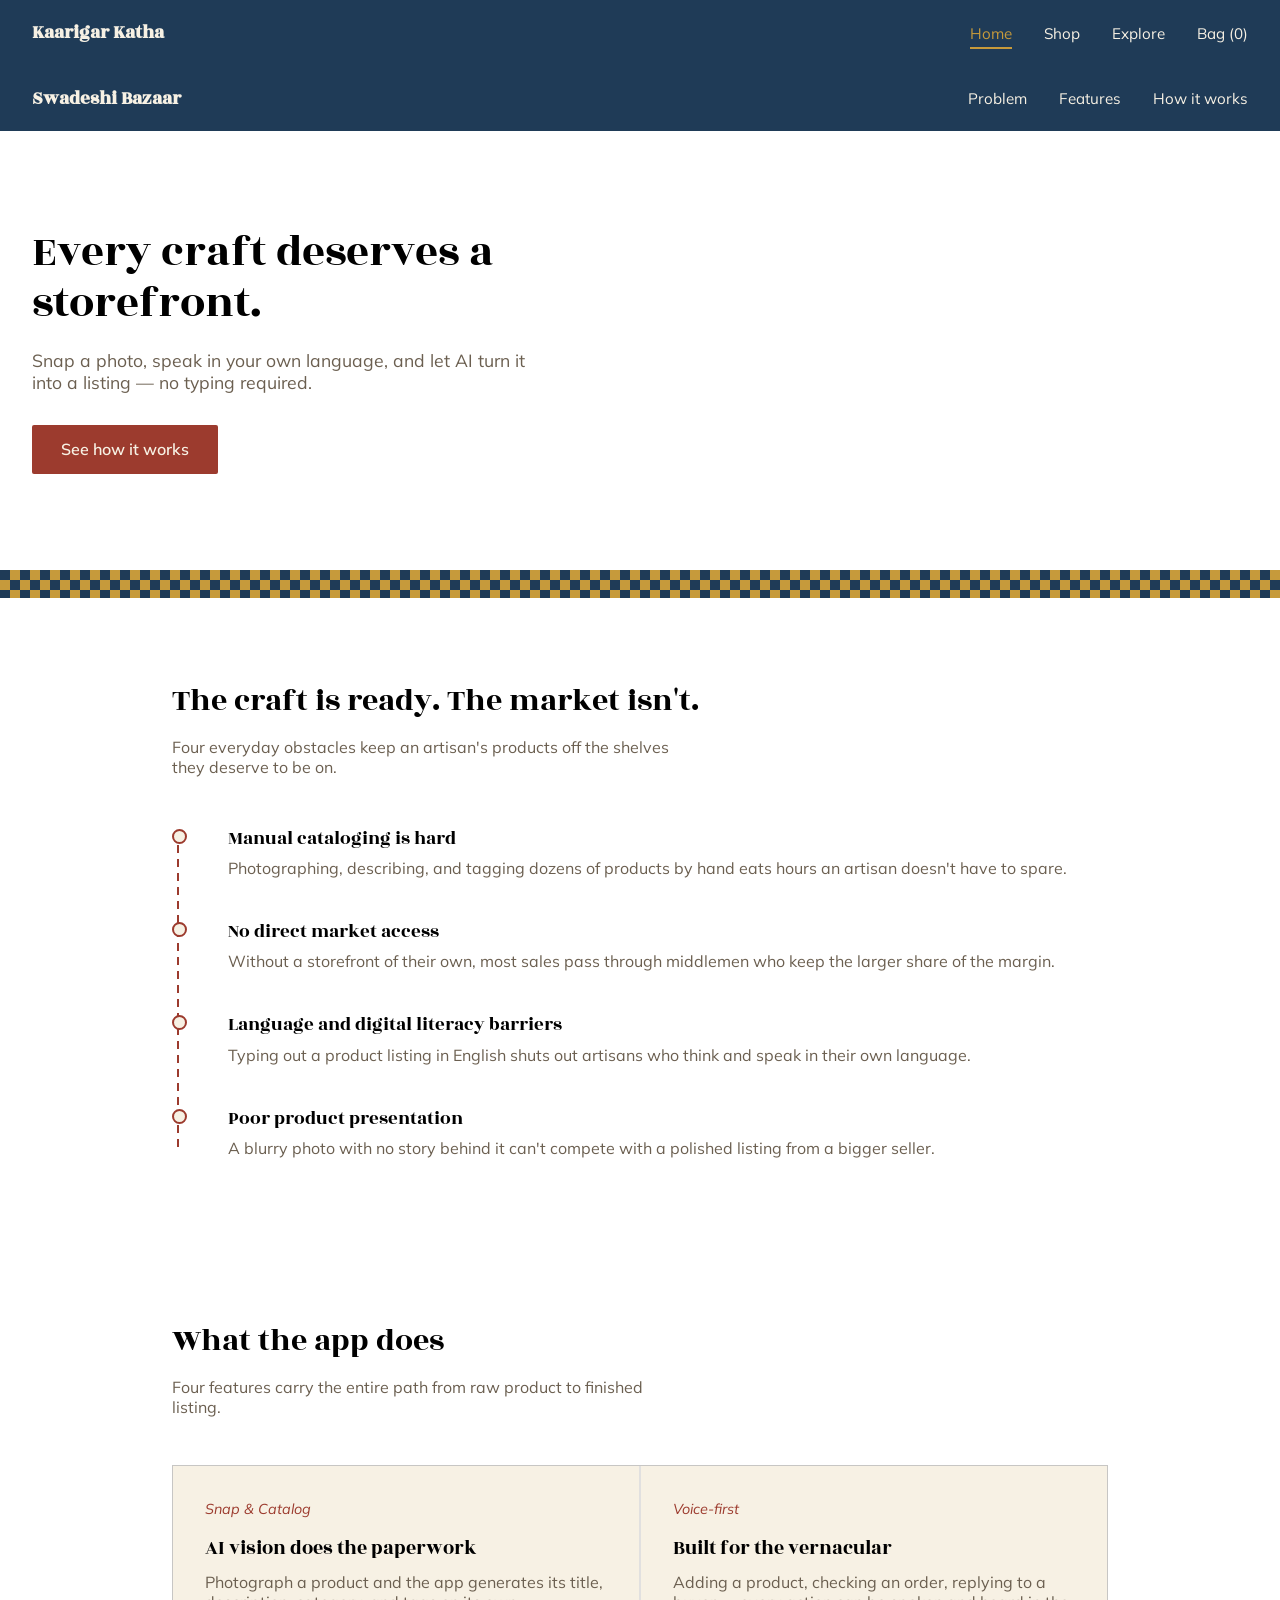
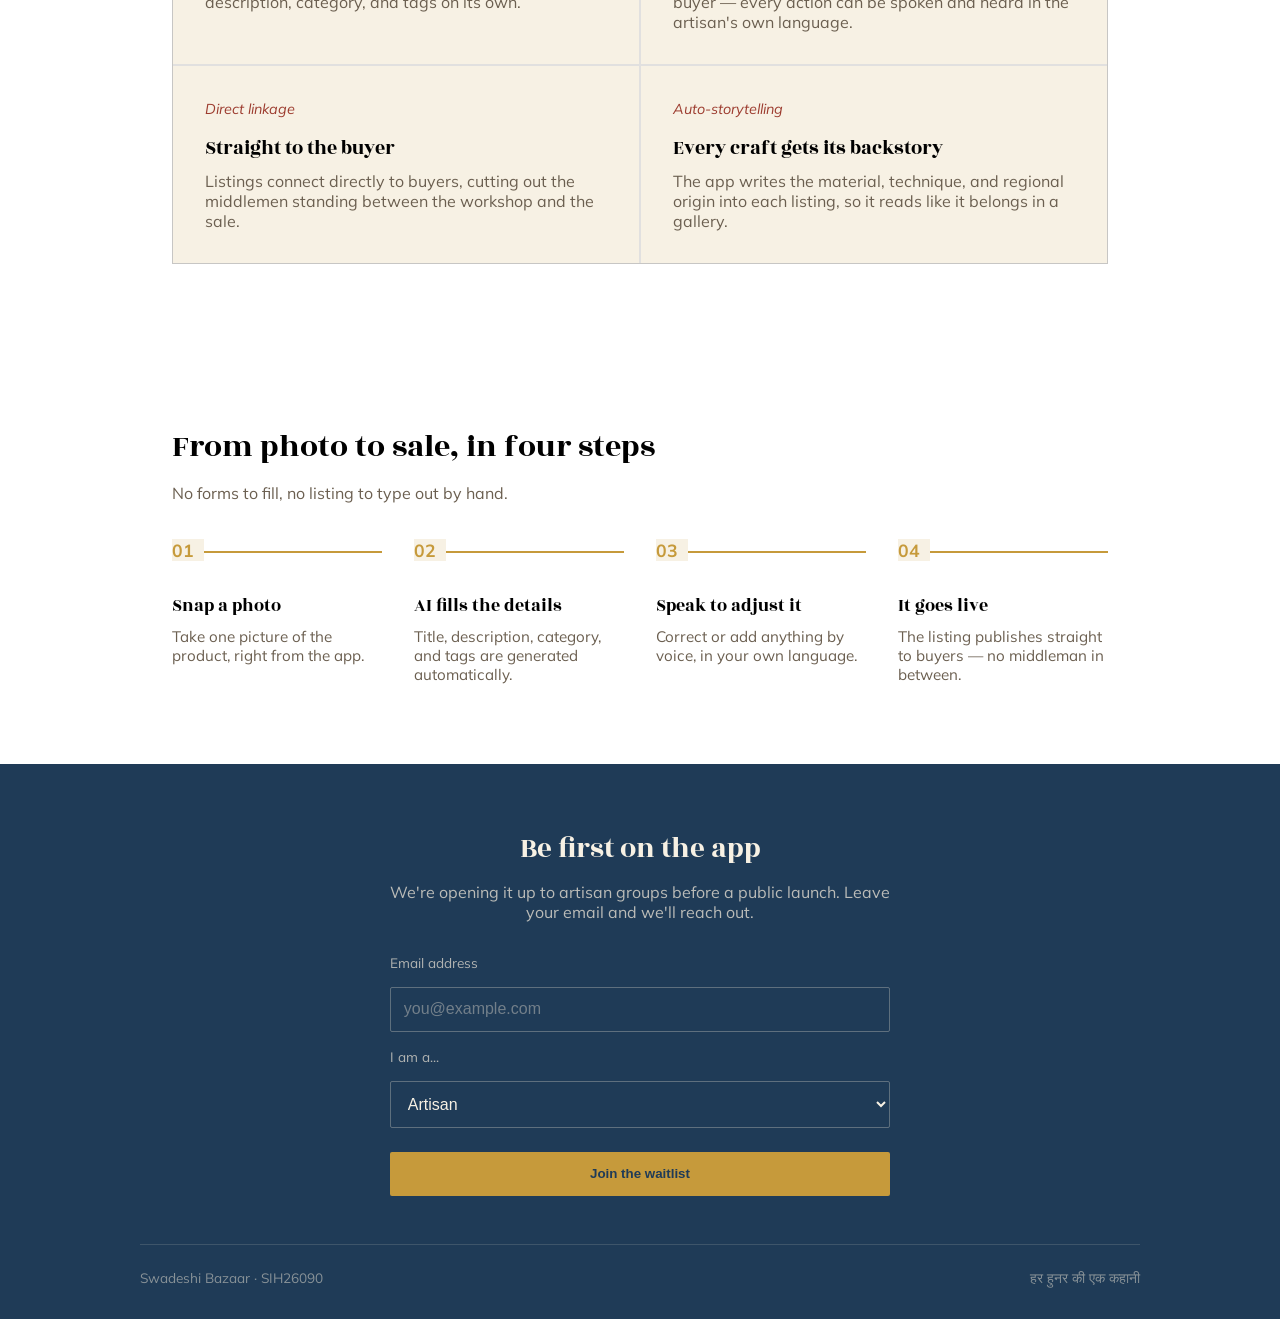
==== index.html @ f4182980 "Fix HTML structure and update navigation links" ====
<!DOCTYPE html>
<html lang="en">
<head>
  <meta charset="UTF-8">
  <meta name="viewport" content="width=device-width, initial-scale=1.0">
  <title>Swadeshi Bazaar — हर हुनर की एक कहानी</title>
  <link rel="stylesheet" href="style.css">
  
  <link rel="preconnect" href="https://fonts.googleapis.com">
<link rel="preconnect" href="https://fonts.gstatic.com" crossorigin>
<link href="https://fonts.googleapis.com/css2?family=Rozha+One&family=Mulish:wght@400;600;700&display=swap" rel="stylesheet">
</head>
<body>
  <nav>
  <div class="logo">Kaarigar Katha</div>
  <ul class="nav-links">
    <li><a href="index.html">Home</a></li>
    <li><a href="shop.html">Shop</a></li>
    <li><a href="explore.html">Explore</a></li>
    <li><a href="cart.html" id="cart-link">Bag (<span id="cart-count">0</span>)</a></li>
  </ul>
</nav>

  <nav>
    <div class="logo">Swadeshi Bazaar</div>
    <ul class="nav-links">
      <li><a href="#problem">Problem</a></li>
      <li><a href="#features">Features</a></li>
      <li><a href="#how-it-works">How it works</a></li>
    </ul>
  </nav>

  <header class="hero">
    <h1>Every craft deserves a storefront.</h1>
    <p>Snap a photo, speak in your own language, and let AI turn it into a listing — no typing required.</p>
    <a href="#features" class="btn-primary">See how it works</a>
  </header>
  <div class="jali-divider"></div>
    <section id="problem">
    <h2>The craft is ready. The market isn't.</h2>
    <p>Four everyday obstacles keep an artisan's products off the shelves they deserve to be on.</p>

    <div class="problem-list">
      <div class="problem-item">
        <h3>Manual cataloging is hard</h3>
        <p>Photographing, describing, and tagging dozens of products by hand eats hours an artisan doesn't have to spare.</p>
      </div>

      <div class="problem-item">
        <h3>No direct market access</h3>
        <p>Without a storefront of their own, most sales pass through middlemen who keep the larger share of the margin.</p>
      </div>

      <div class="problem-item">
        <h3>Language and digital literacy barriers</h3>
        <p>Typing out a product listing in English shuts out artisans who think and speak in their own language.</p>
      </div>

      <div class="problem-item">
        <h3>Poor product presentation</h3>
        <p>A blurry photo with no story behind it can't compete with a polished listing from a bigger seller.</p>
      </div>
    </div>
  </section>
    <section id="features">
    <h2>What the app does</h2>
    <p>Four features carry the entire path from raw product to finished listing.</p>

    <div class="feature-grid">
      <div class="feature-item">
        <span class="feature-tag">Snap & Catalog</span>
        <h3>AI vision does the paperwork</h3>
        <p>Photograph a product and the app generates its title, description, category, and tags on its own.</p>
      </div>

      <div class="feature-item">
        <span class="feature-tag">Voice-first</span>
        <h3>Built for the vernacular</h3>
        <p>Adding a product, checking an order, replying to a buyer — every action can be spoken and heard in the artisan's own language.</p>
      </div>

      <div class="feature-item">
        <span class="feature-tag">Direct linkage</span>
        <h3>Straight to the buyer</h3>
        <p>Listings connect directly to buyers, cutting out the middlemen standing between the workshop and the sale.</p>
      </div>

      <div class="feature-item">
        <span class="feature-tag">Auto-storytelling</span>
        <h3>Every craft gets its backstory</h3>
        <p>The app writes the material, technique, and regional origin into each listing, so it reads like it belongs in a gallery.</p>
      </div>
    </div>
  </section>
    <section id="how-it-works">
    <h2>From photo to sale, in four steps</h2>
    <p>No forms to fill, no listing to type out by hand.</p>

    <ol class="steps-list">
      <li class="step-item">
        <span class="step-number">01</span>
        <h3>Snap a photo</h3>
        <p>Take one picture of the product, right from the app.</p>
      </li>

      <li class="step-item">
        <span class="step-number">02</span>
        <h3>AI fills the details</h3>
        <p>Title, description, category, and tags are generated automatically.</p>
      </li>

      <li class="step-item">
        <span class="step-number">03</span>
        <h3>Speak to adjust it</h3>
        <p>Correct or add anything by voice, in your own language.</p>
      </li>

      <li class="step-item">
        <span class="step-number">04</span>
        <h3>It goes live</h3>
        <p>The listing publishes straight to buyers — no middleman in between.</p>
      </li>
    </ol>
  </section>
    <footer>
    <div class="footer-content">
      <h2>Be first on the app</h2>
      <p>We're opening it up to artisan groups before a public launch. Leave your email and we'll reach out.</p>

      <form id="waitlist-form">
        <label for="email">Email address</label>
        <input type="email" id="email" name="email" placeholder="you@example.com" required>

        <label for="role">I am a...</label>
        <select id="role" name="role">
          <option value="artisan">Artisan</option>
          <option value="buyer">Buyer</option>
          <option value="other">Other</option>
        </select>

        <button type="submit">Join the waitlist</button>
      </form>

      <p id="form-status"></p>
    </div>

    <div class="footer-bottom">
      <span>Swadeshi Bazaar · SIH26090</span>
      <span>हर हुनर की एक कहानी</span>
    </div>
  </footer>

  
  <script src="main.js"></script>
</body>
</html>
---- style.css ----
/* ---------- Reset ---------- */
* {
  box-sizing: border-box;
  margin: 0;
  padding: 0;
}

html {
  scroll-behavior: smooth;
}

/* ---------- Design tokens ---------- */
:root {
  --cotton: #F7F1E4;
  --ink: #2A2420;
  --ink-soft: #6B5F50;
  --indigo: #1F3B57;
  --madder: #9C3B2E;
  --turmeric: #C69A3B;
  --marigold: #E7A33E;

  --font-display: 'Rozha One', Georgia, serif;
  --font-body: 'Mulish', sans-serif;
}

body {
  font-family: var(--font-body);
}

h1, h2, h3, .logo {
  font-family: var(--font-display);
  font-weight: 400;
}

a {
  color: inherit;
  text-decoration: none;
}

/* ---------- Nav ---------- */
nav {
  display: flex;
  align-items: center;
  justify-content: space-between;
  padding: 1.2rem 2rem;
  background: var(--indigo);
}

.logo {
  color: var(--cotton);
  font-weight: 700;
  font-size: 1.2rem;
}

.nav-links {
  display: flex;
  gap: 2rem;
  list-style: none;
}

.nav-links a {
  color: var(--cotton);
  font-size: 0.95rem;
}

.nav-links a:hover {
  color: var(--turmeric);
}
/* ---------- Hero ---------- */
.hero {
  padding: 6rem 2rem;
  max-width: 700px;
}

.hero h1 {
  font-size: 2.8rem;
  line-height: 1.15;
  margin-bottom: 1.2rem;
}

.hero p {
  font-size: 1.1rem;
  color: var(--ink-soft);
  margin-bottom: 2rem;
  max-width: 46ch;
}

.btn-primary {
  display: inline-block;
  background: var(--madder);
  color: var(--cotton);
  padding: 0.9rem 1.8rem;
  border-radius: 2px;
  font-weight: 600;
  transition: background 0.2s ease, transform 0.2s ease;
}

.btn-primary:hover {
  background: #8F3A2F;
  transform: translateY(-1px);
}
/* ---------- Section shell ---------- */
section {
  padding: 5rem 2rem;
  max-width: 1000px;
  margin: 0 auto;
}

section h2 {
  font-size: 2rem;
  margin-bottom: 0.8rem;
}

section > p {
  color: var(--ink-soft);
  max-width: 50ch;
  margin-bottom: 3rem;
}

/* ---------- Problem section ---------- */
.problem-list {
  position: relative;
  padding-left: 2rem;
}

.problem-list::before {
  content: "";
  position: absolute;
  left: 5px;
  top: 6px;
  bottom: 6px;
  width: 2px;
  background: repeating-linear-gradient(
    to bottom,
    var(--madder) 0 8px,
    transparent 8px 14px
  );
}

.problem-item {
  position: relative;
  padding-left: 1.5rem;
  padding-bottom: 2.5rem;
}

.problem-item:last-child {
  padding-bottom: 0;
}

.problem-item::before {
  content: "";
  position: absolute;
  left: -2rem;
  top: 4px;
  width: 11px;
  height: 11px;
  border-radius: 50%;
  background: var(--cotton);
  border: 2px solid var(--madder);
}

.problem-item h3 {
  font-size: 1.2rem;
  margin-bottom: 0.4rem;
}

.problem-item p {
  color: var(--ink-soft);
}
/* ---------- Features section ---------- */
.feature-grid {
  display: grid;
  grid-template-columns: 1fr 1fr;
  gap: 2px;
  background: rgba(42, 36, 32, 0.14);
  border: 1px solid rgba(42, 36, 32, 0.14);
}

.feature-item {
  background: var(--cotton);
  padding: 2rem;
}

.feature-tag {
  display: inline-block;
  color: var(--madder);
  font-style: italic;
  font-size: 0.9rem;
  margin-bottom: 1rem;
}

.feature-item h3 {
  font-size: 1.25rem;
  margin-bottom: 0.6rem;
}

.feature-item p {
  color: var(--ink-soft);
}

@media (max-width: 700px) {
  .feature-grid {
    grid-template-columns: 1fr;
  }
}
/* ---------- How it works ---------- */
.steps-list {
  display: flex;
  gap: 2rem;
  list-style: none;
}

.step-item {
  flex: 1;
  position: relative;
  padding-top: 2.5rem;
  border-top: 2px solid var(--turmeric);
}

.step-number {
  position: absolute;
  top: -0.9rem;
  left: 0;
  background: var(--cotton);
  color: var(--turmeric);
  font-weight: 700;
  font-size: 1.1rem;
  padding-right: 0.6rem;
}

.step-item h3 {
  font-size: 1.15rem;
  margin-bottom: 0.5rem;
}

.step-item p {
  color: var(--ink-soft);
  font-size: 0.95rem;
}

@media (max-width: 700px) {
  .steps-list {
    flex-direction: column;
    gap: 2.5rem;
  }
}
/* ---------- Footer ---------- */
footer {
  background: var(--indigo);
  color: var(--cotton);
  padding: 4rem 2rem 2rem;
}

.footer-content {
  max-width: 500px;
  margin: 0 auto;
  text-align: center;
}

.footer-content h2 {
  font-size: 1.8rem;
  margin-bottom: 0.8rem;
}

.footer-content p {
  color: rgba(239, 231, 216, 0.75);
  margin-bottom: 2rem;
}

#waitlist-form {
  display: flex;
  flex-direction: column;
  gap: 1rem;
  text-align: left;
}

#waitlist-form label {
  font-size: 0.85rem;
  color: rgba(239, 231, 216, 0.7);
}

#waitlist-form input,
#waitlist-form select {
  width: 100%;
  padding: 0.8rem;
  border: 1px solid rgba(239, 231, 216, 0.3);
  background: transparent;
  color: var(--cotton);
  border-radius: 2px;
  font-size: 1rem;
}

#waitlist-form input::placeholder {
  color: rgba(239, 231, 216, 0.4);
}

#waitlist-form select option {
  background: var(--indigo);
  color: var(--cotton);
}

#waitlist-form button {
  background: var(--turmeric);
  color: var(--indigo);
  border: none;
  padding: 0.9rem;
  font-weight: 700;
  border-radius: 2px;
  margin-top: 0.5rem;
  transition: background 0.2s ease;
}

#waitlist-form button:hover {
  background: #e8b95e;
}

#form-status {
  margin-top: 1rem;
  font-size: 0.9rem;
}

.footer-bottom {
  display: flex;
  justify-content: space-between;
  max-width: 1000px;
  margin: 3rem auto 0;
  padding-top: 1.5rem;
  border-top: 1px solid rgba(239, 231, 216, 0.15);
  font-size: 0.85rem;
  color: rgba(239, 231, 216, 0.5);
}
.jali-divider {
  height: 28px;
  background: var(--indigo);
  background-image:
    linear-gradient(45deg, var(--turmeric) 25%, transparent 25%, transparent 75%, var(--turmeric) 75%),
    linear-gradient(45deg, var(--turmeric) 25%, transparent 25%, transparent 75%, var(--turmeric) 75%);
  background-size: 20px 20px;
  background-position: 0 0, 10px 10px;
}
/* ---------- Shop header ---------- */
#shop-header {
  text-align: center;
  padding-top: 4rem;
}

#shop-header p {
  color: var(--ink-soft);
  margin: 0 auto;
}

/* ---------- Product grid ---------- */
.product-grid {
  display: grid;
  grid-template-columns: repeat(3, 1fr);
  gap: 1.5rem;
}

.product-card {
  background: var(--cotton);
  border: 1px solid rgba(42, 36, 32, 0.12);
  border-radius: 4px;
  overflow: hidden;
  transition: transform 0.2s ease, box-shadow 0.2s ease;
}

.product-card:hover {
  transform: translateY(-4px);
  box-shadow: 0 8px 20px rgba(42, 36, 32, 0.12);
}

.product-media {
  height: 180px;
  display: flex;
  align-items: center;
  justify-content: center;
  font-size: 3.5rem;
  background: var(--ivory-deep, #EFE6D2);
}

.product-card h3 {
  font-size: 1.1rem;
  padding: 1rem 1rem 0.2rem;
}

.product-origin {
  padding: 0 1rem;
  font-size: 0.85rem;
  color: var(--ink-soft);
}

.product-footer {
  display: flex;
  justify-content: space-between;
  align-items: center;
  padding: 1rem;
}

.product-price {
  font-weight: 700;
  color: var(--madder);
}

.add-to-bag {
  background: var(--indigo);
  color: var(--cotton);
  padding: 0.5rem 1rem;
  border-radius: 2px;
  font-size: 0.85rem;
  font-weight: 600;
  transition: background 0.2s ease;
}

.add-to-bag:hover {
  background: var(--madder);
}

@media (max-width: 800px) {
  .product-grid {
    grid-template-columns: 1fr 1fr;
  }
}

@media (max-width: 500px) {
  .product-grid {
    grid-template-columns: 1fr;
  }
}
/* ---------- Explore page ---------- */
#explore-header {
  text-align: center;
  padding-top: 4rem;
}

#explore-header p {
  color: var(--ink-soft);
  max-width: 50ch;
  margin: 0.5rem auto 0;
}

.story-grid {
  display: grid;
  grid-template-columns: repeat(3, 1fr);
  gap: 1.5rem;
}

.story-card {
  background: var(--cotton);
  border: 1px solid rgba(42, 36, 32, 0.12);
  border-radius: 4px;
  overflow: hidden;
}

.story-media {
  height: 160px;
  display: flex;
  align-items: center;
  justify-content: center;
  font-size: 3rem;
  background: var(--indigo);
}

.story-region {
  display: block;
  padding: 1rem 1rem 0;
  font-size: 0.8rem;
  color: var(--madder);
  font-style: italic;
}

.story-card h3 {
  padding: 0.4rem 1rem 0;
  font-size: 1.1rem;
}

.story-card p {
  padding: 0.6rem 1rem 1.2rem;
  color: var(--ink-soft);
  font-size: 0.95rem;
}

@media (max-width: 800px) {
  .story-grid {
    grid-template-columns: 1fr 1fr;
  }
}

@media (max-width: 500px) {
  .story-grid {
    grid-template-columns: 1fr;
  }
}
.nav-links a.active-link {
  color: var(--turmeric);
  border-bottom: 2px solid var(--turmeric);
  padding-bottom: 4px;
}
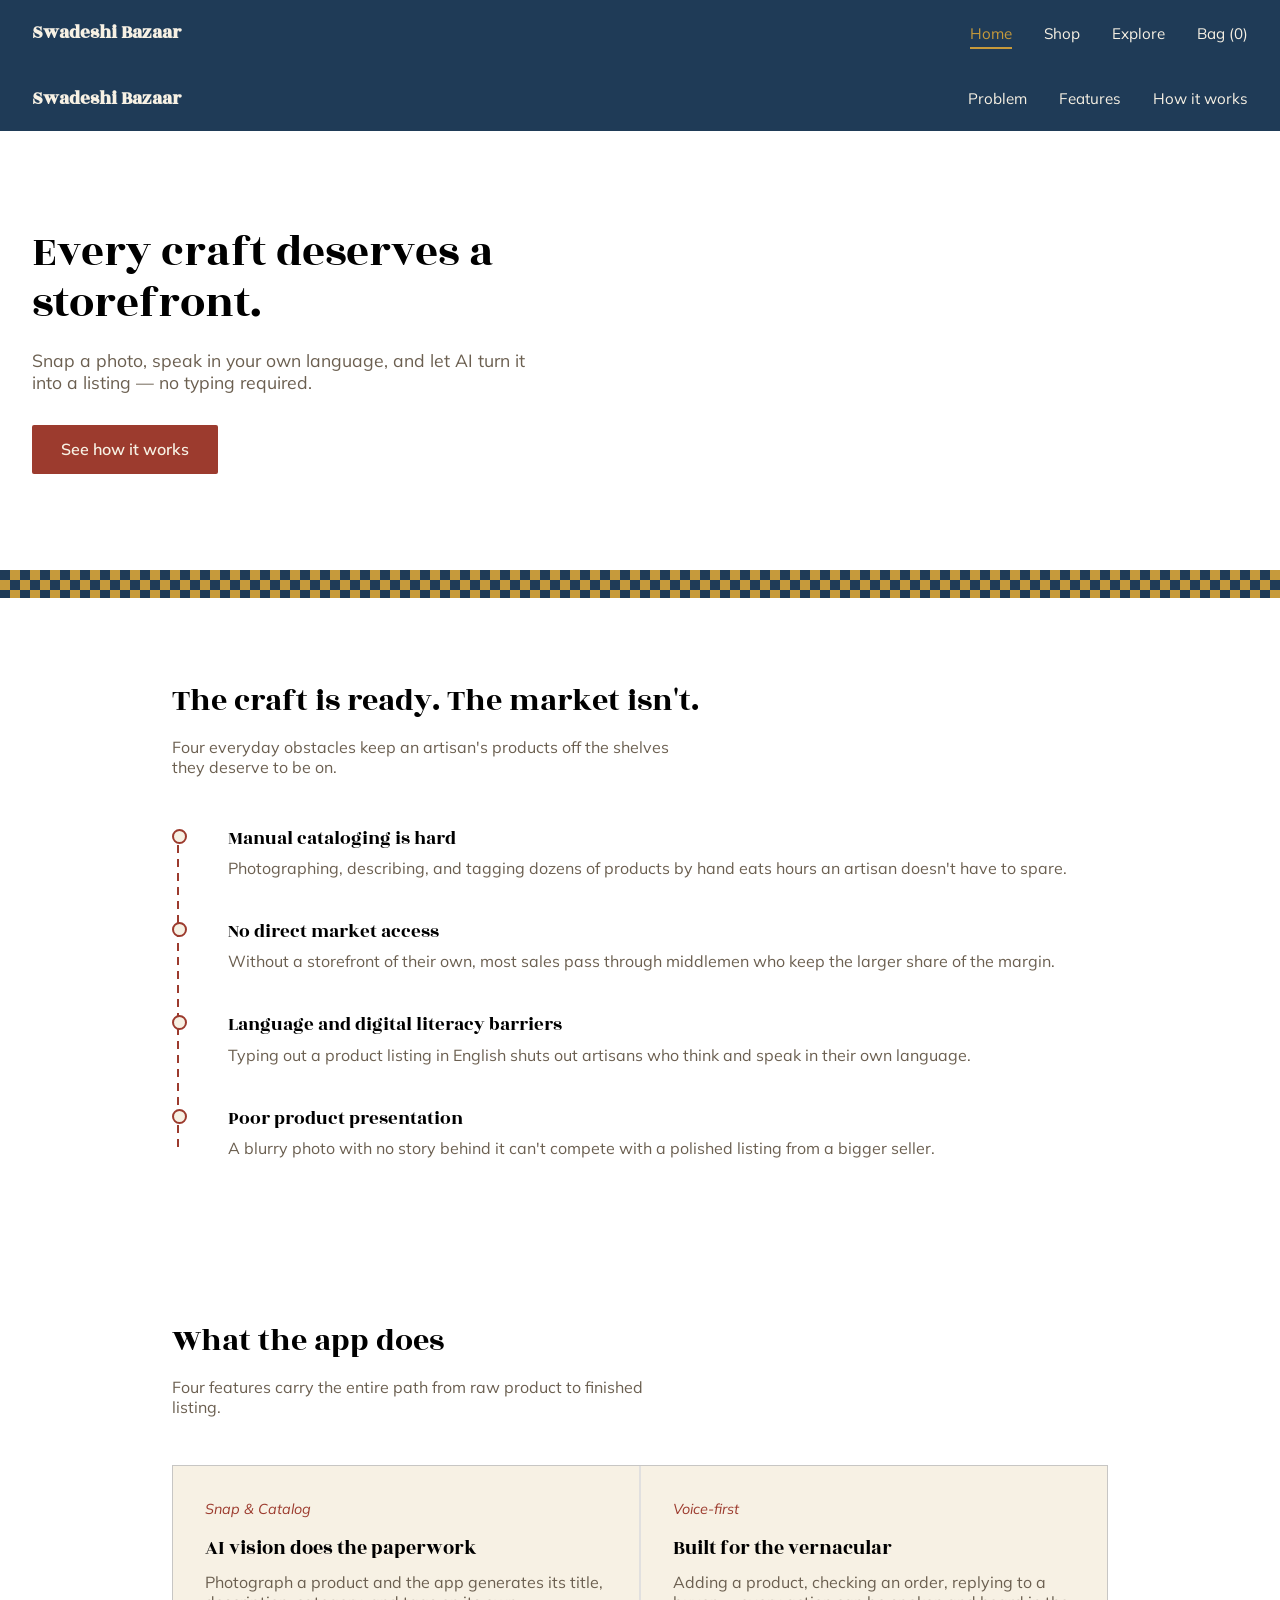
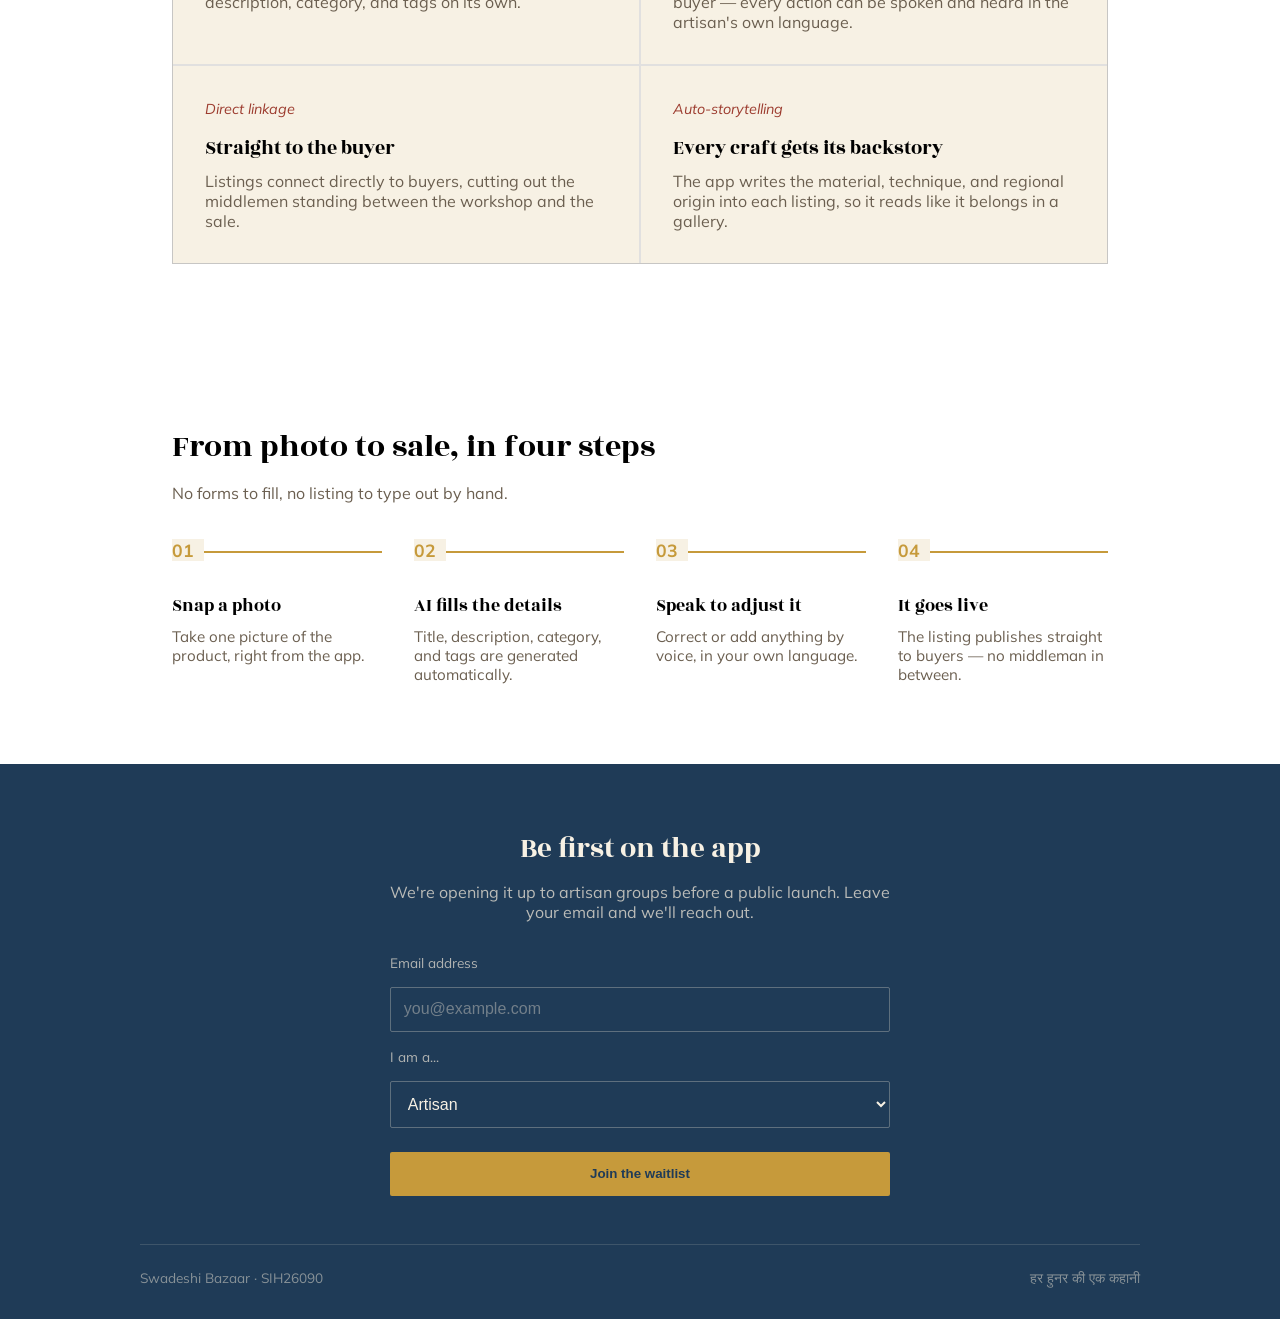
==== commit c0a914fc: "Update index.html" ====
--- a/index.html
+++ b/index.html
@@ -12,7 +12,7 @@
 </head>
 <body>
   <nav>
-  <div class="logo">Kaarigar Katha</div>
+  <div class="logo">Swadeshi Bazaar</div>
   <ul class="nav-links">
     <li><a href="index.html">Home</a></li>
     <li><a href="shop.html">Shop</a></li>
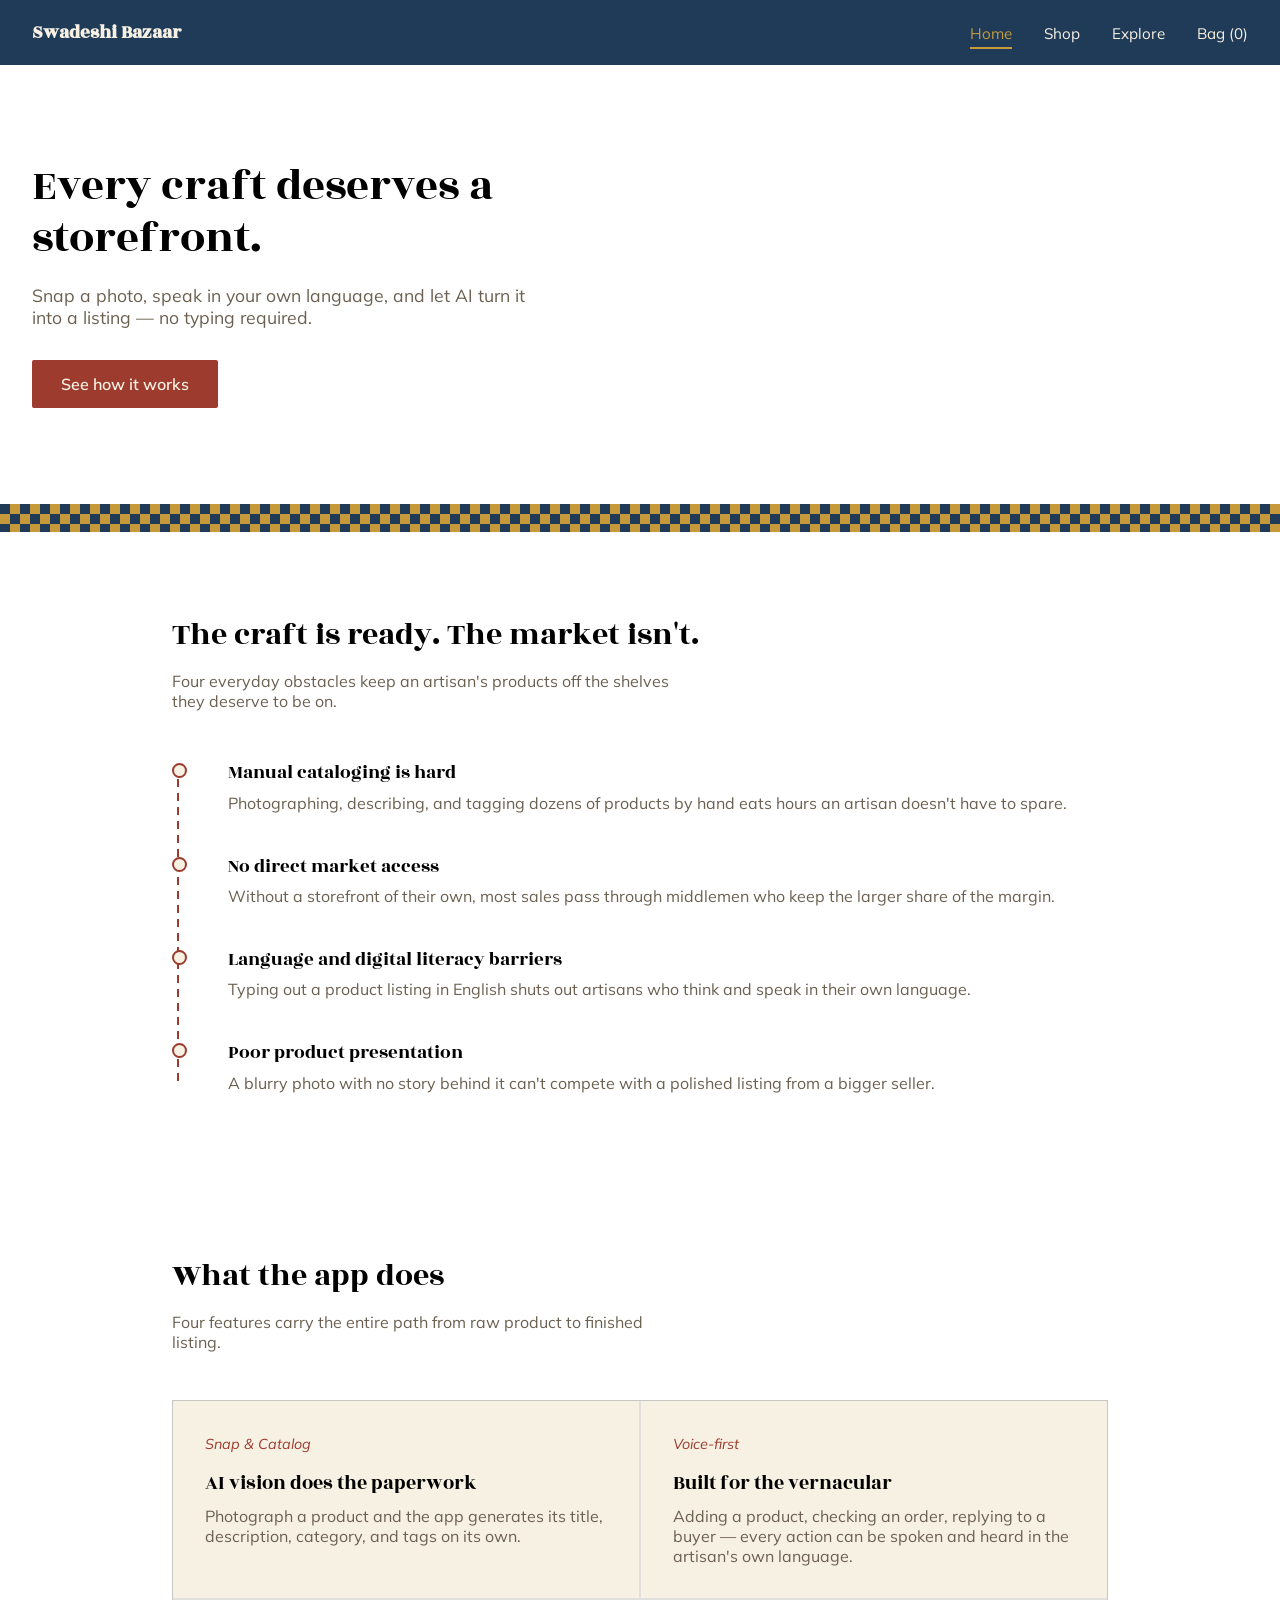
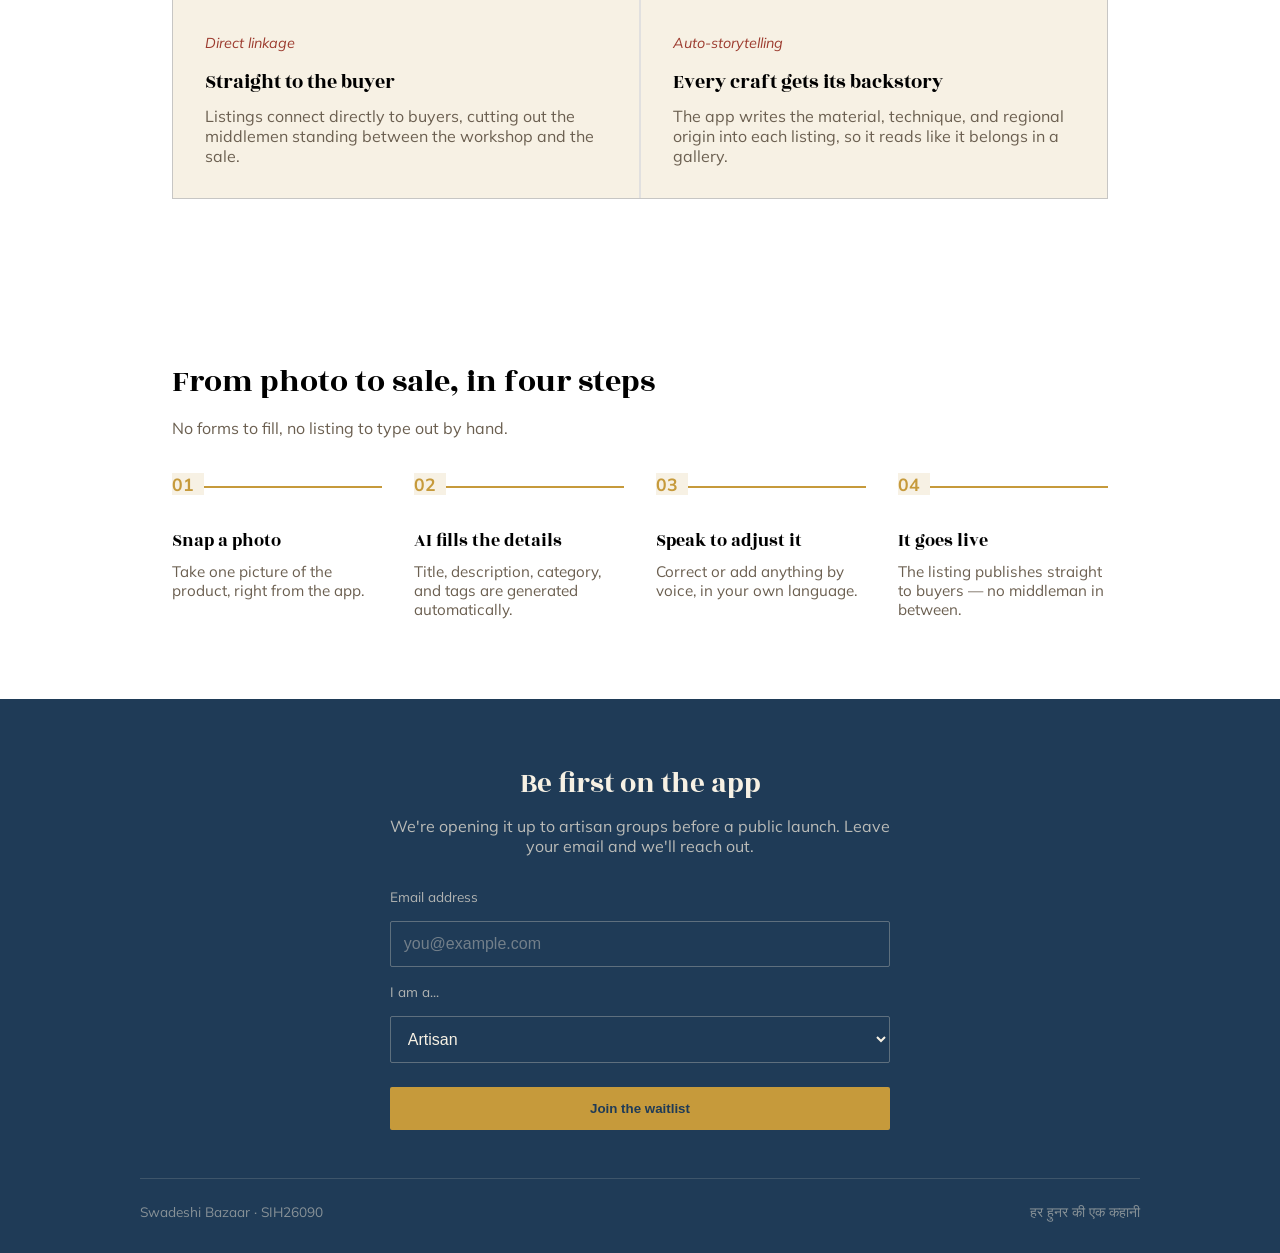
==== commit db0fe448: "Fix HTML formatting issues in index.html" ====
--- a/index.html
+++ b/index.html
@@ -21,14 +21,7 @@
   </ul>
 </nav>
 
-  <nav>
-    <div class="logo">Swadeshi Bazaar</div>
-    <ul class="nav-links">
-      <li><a href="#problem">Problem</a></li>
-      <li><a href="#features">Features</a></li>
-      <li><a href="#how-it-works">How it works</a></li>
-    </ul>
-  </nav>
+ 
 
   <header class="hero">
     <h1>Every craft deserves a storefront.</h1>
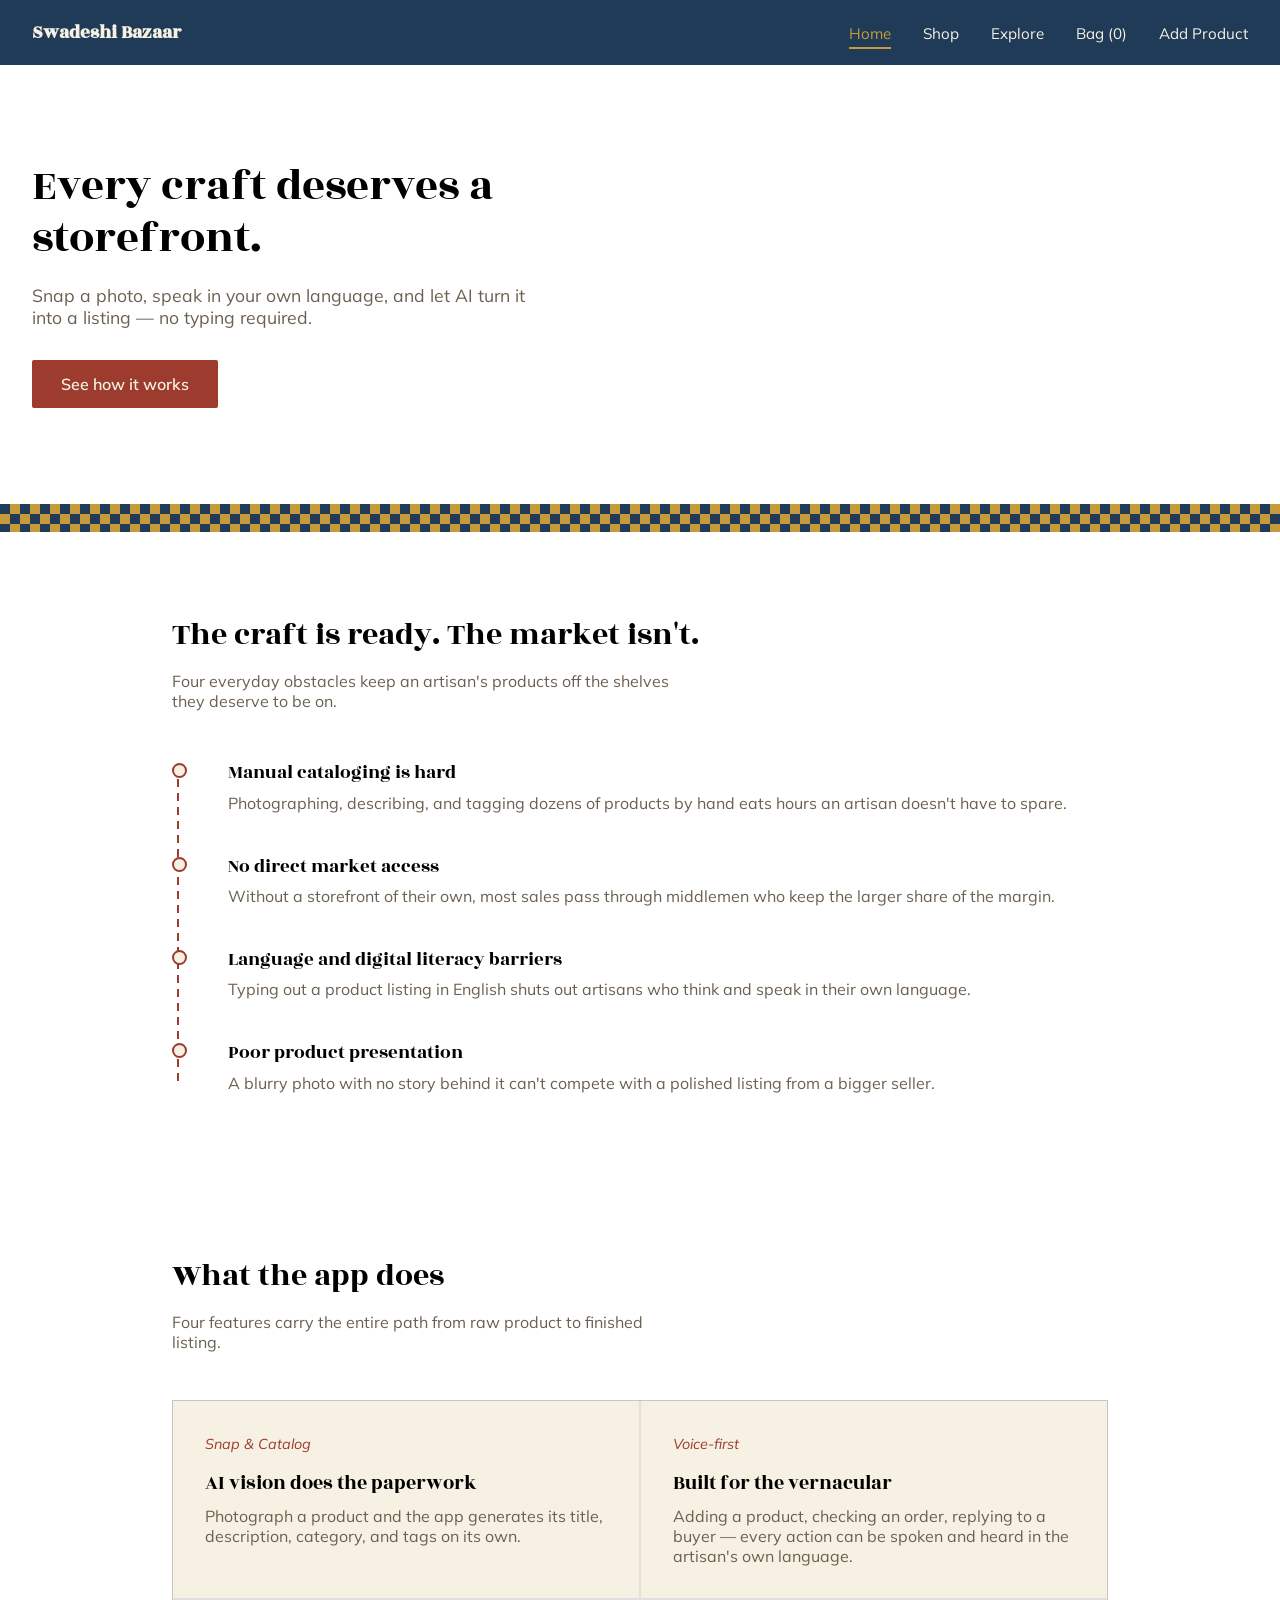
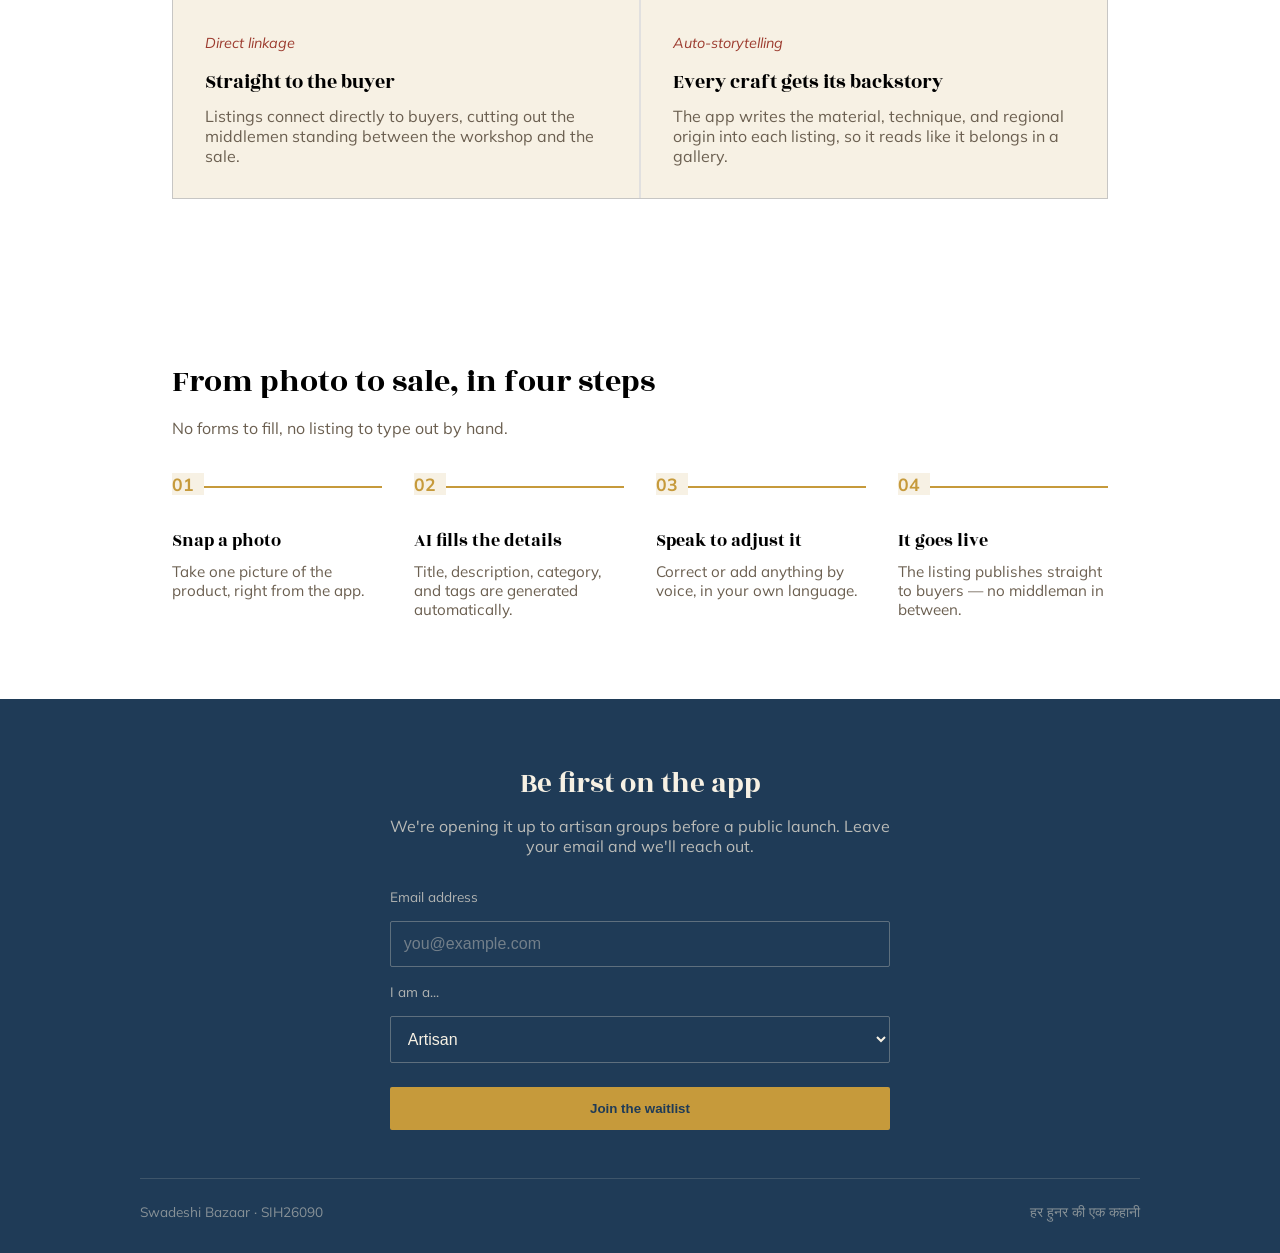
==== commit 1019f7a3: "Add files via upload" ====
--- a/index.html
+++ b/index.html
@@ -11,17 +11,17 @@
 <link href="https://fonts.googleapis.com/css2?family=Rozha+One&family=Mulish:wght@400;600;700&display=swap" rel="stylesheet">
 </head>
 <body>
-  <nav>
+<nav>
   <div class="logo">Swadeshi Bazaar</div>
   <ul class="nav-links">
     <li><a href="index.html">Home</a></li>
     <li><a href="shop.html">Shop</a></li>
     <li><a href="explore.html">Explore</a></li>
     <li><a href="cart.html" id="cart-link">Bag (<span id="cart-count">0</span>)</a></li>
+    <li><a href="add-product.html">Add Product</a></li>
   </ul>
 </nav>
-
- 
+  
 
   <header class="hero">
     <h1>Every craft deserves a storefront.</h1>
@@ -146,4 +146,4 @@
   
   <script src="main.js"></script>
 </body>
-</html>
+</html>
--- a/style.css
+++ b/style.css
@@ -494,4 +494,47 @@
   color: var(--turmeric);
   border-bottom: 2px solid var(--turmeric);
   padding-bottom: 4px;
+}
+/* ---------- Camera section ---------- */
+#add-product-header {
+  text-align: center;
+  padding-top: 4rem;
+}
+
+#camera-section {
+  max-width: 500px;
+  margin: 0 auto;
+  text-align: center;
+}
+
+#camera-preview,
+#captured-photo {
+  width: 100%;
+  border-radius: 4px;
+  background: var(--indigo);
+  margin-bottom: 1.5rem;
+}
+
+#camera-controls {
+  display: flex;
+  gap: 1rem;
+  justify-content: center;
+}
+
+#camera-controls button {
+  background: var(--madder);
+  color: var(--cotton);
+  padding: 0.8rem 1.6rem;
+  border-radius: 2px;
+  font-weight: 600;
+}
+
+#camera-controls button:hover {
+  background: #8F3A2F;
+}
+
+#camera-status {
+  margin-top: 1rem;
+  color: var(--ink-soft);
+  font-size: 0.9rem;
 }
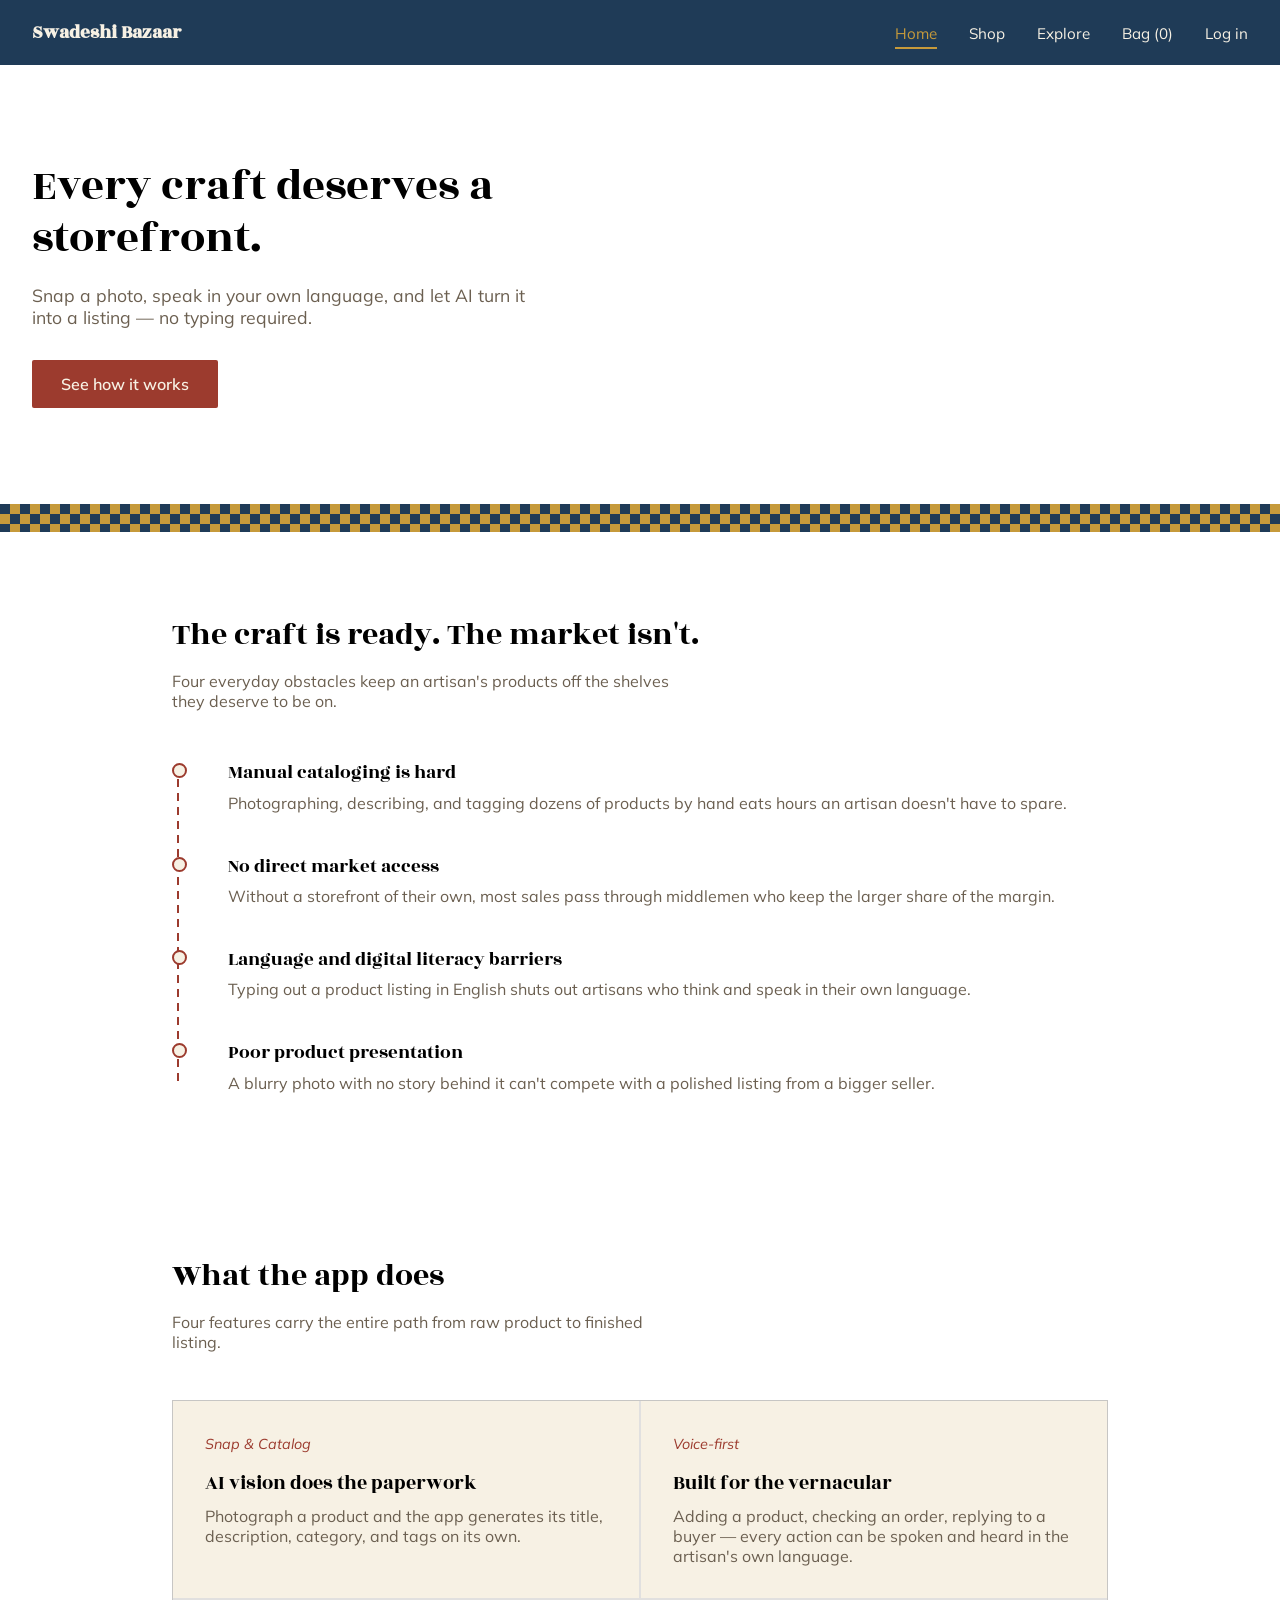
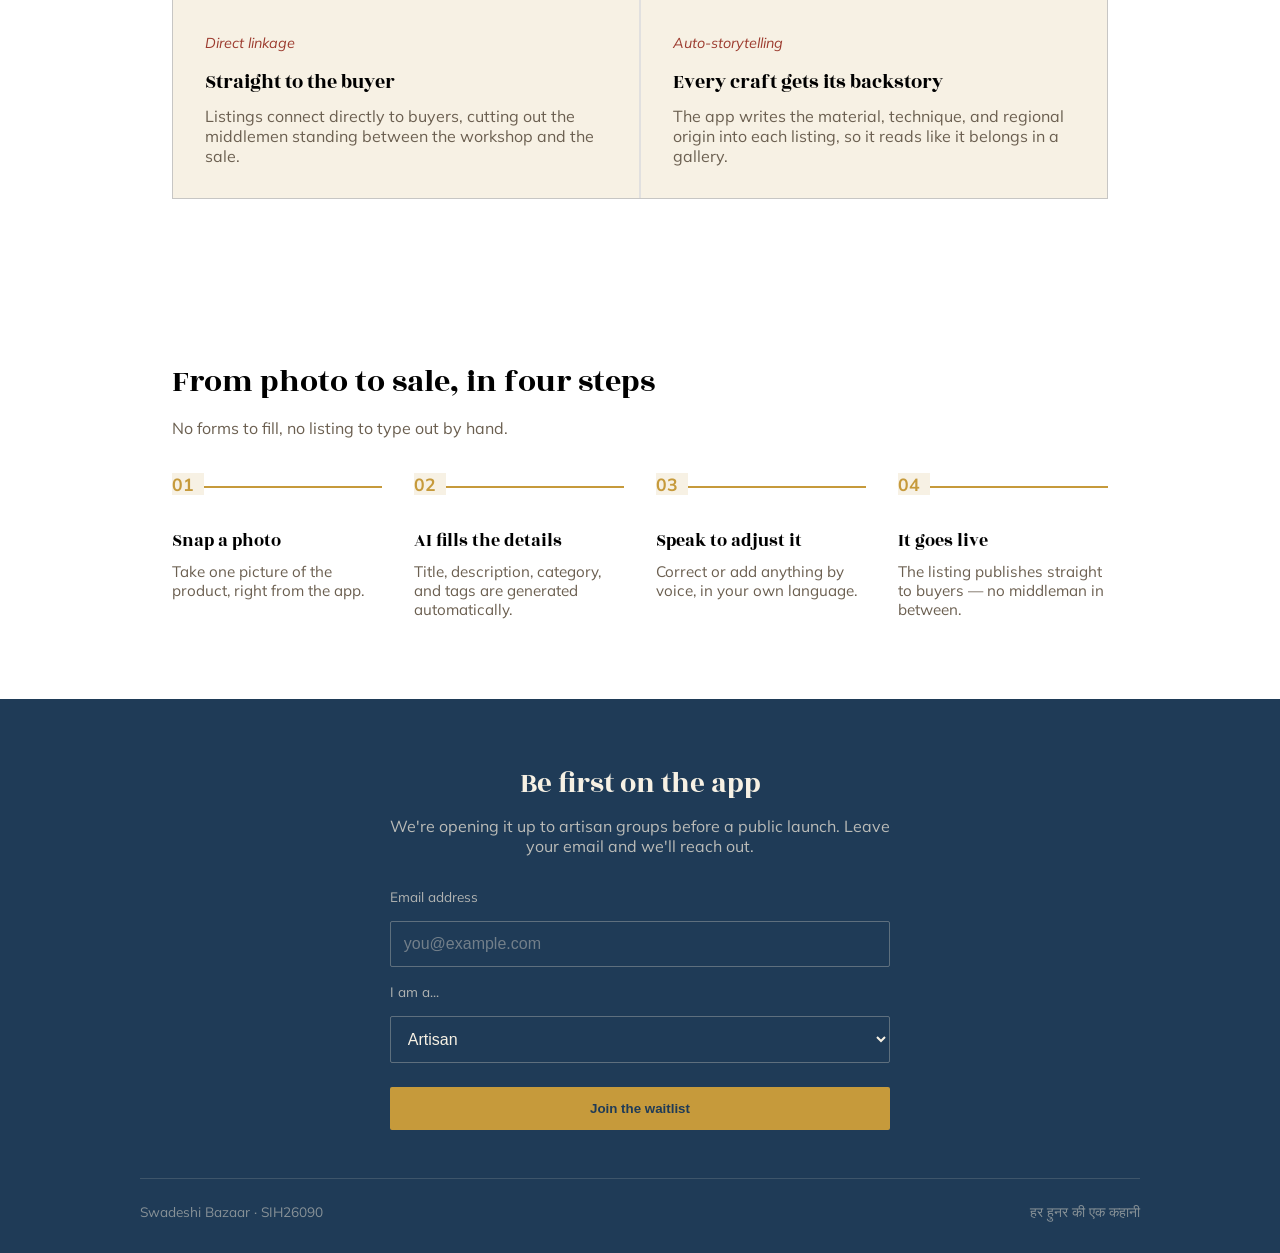
==== commit 7851dee5: "Add files via upload" ====
--- a/index.html
+++ b/index.html
@@ -18,7 +18,7 @@
     <li><a href="shop.html">Shop</a></li>
     <li><a href="explore.html">Explore</a></li>
     <li><a href="cart.html" id="cart-link">Bag (<span id="cart-count">0</span>)</a></li>
-    <li><a href="add-product.html">Add Product</a></li>
+    <li id="auth-nav-item"><a href="login.html">Log in</a></li>
   </ul>
 </nav>
   
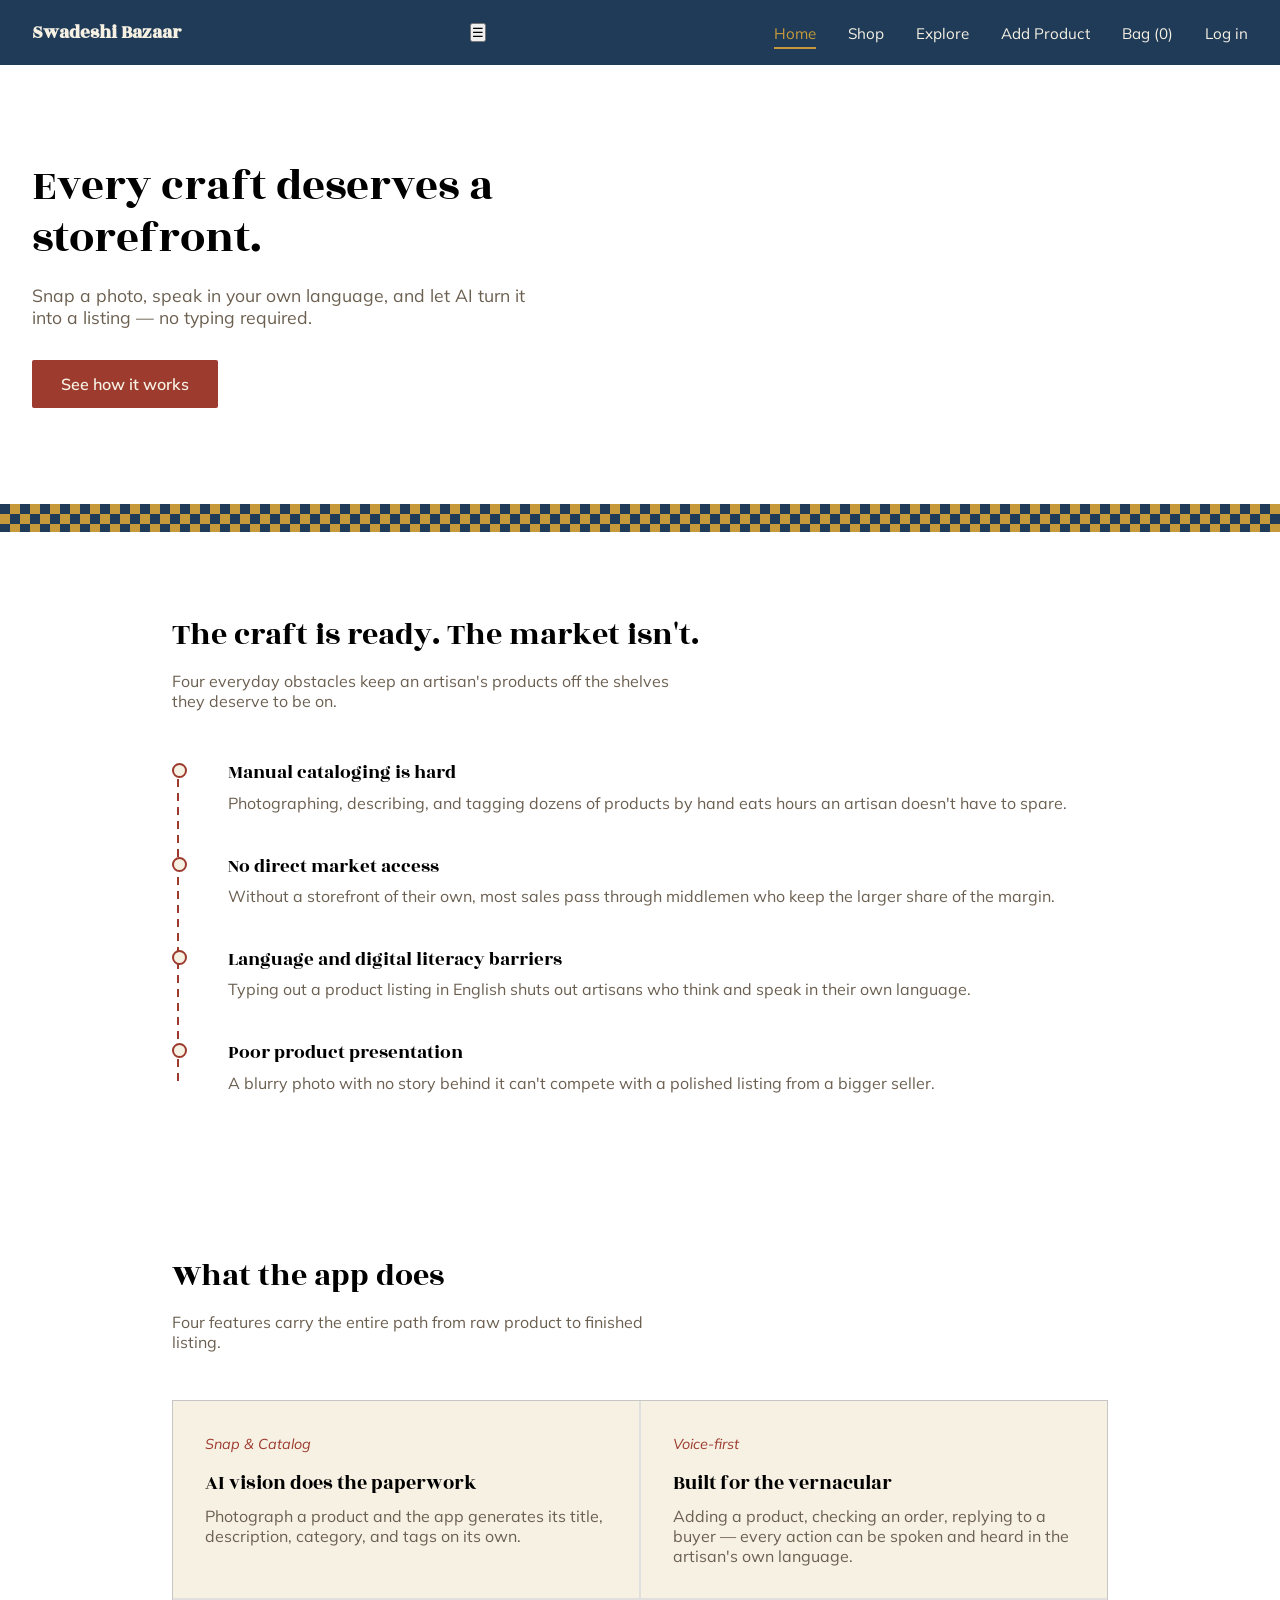
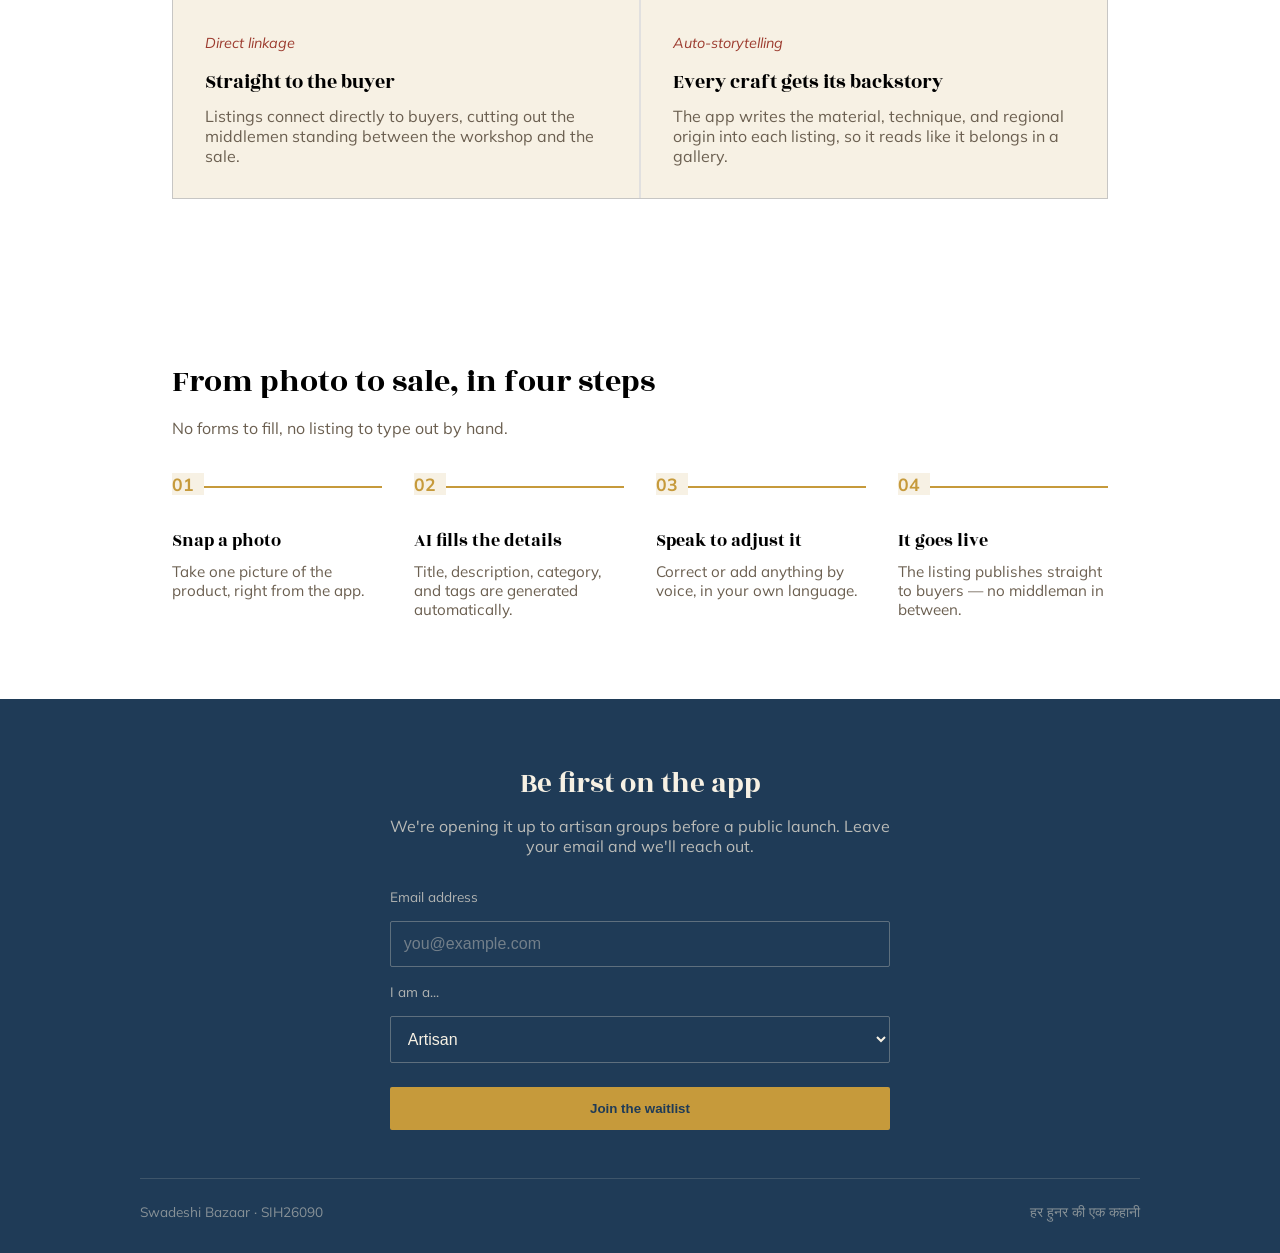
==== commit af28a5fe: "Add files via upload" ====
--- a/index.html
+++ b/index.html
@@ -13,15 +13,16 @@
 <body>
 <nav>
   <div class="logo">Swadeshi Bazaar</div>
-  <ul class="nav-links">
+  <button id="menu-toggle" aria-label="Open menu">☰</button>
+  <ul class="nav-links" id="nav-links">
     <li><a href="index.html">Home</a></li>
     <li><a href="shop.html">Shop</a></li>
     <li><a href="explore.html">Explore</a></li>
+    <li><a href="add-product.html">Add Product</a></li>
     <li><a href="cart.html" id="cart-link">Bag (<span id="cart-count">0</span>)</a></li>
     <li id="auth-nav-item"><a href="login.html">Log in</a></li>
   </ul>
 </nav>
-  
 
   <header class="hero">
     <h1>Every craft deserves a storefront.</h1>
--- a/style.css
+++ b/style.css
@@ -387,6 +387,8 @@
   padding: 0 1rem;
   font-size: 0.85rem;
   color: var(--ink-soft);
+  transition: color 0.2s ease;
+
 }
 
 .product-footer {
@@ -394,11 +396,15 @@
   justify-content: space-between;
   align-items: center;
   padding: 1rem;
+  transition: background 0.2s ease;
+
 }
 
 .product-price {
   font-weight: 700;
   color: var(--madder);
+  transition: color 0.2s ease;
+
 }
 
 .add-to-bag {
@@ -466,11 +472,15 @@
   font-size: 0.8rem;
   color: var(--madder);
   font-style: italic;
+  transition: color 0.2s ease;
+
 }
 
 .story-card h3 {
   padding: 0.4rem 1rem 0;
   font-size: 1.1rem;
+  transition: color 0.2s ease;
+
 }
 
 .story-card p {
@@ -494,11 +504,14 @@
   color: var(--turmeric);
   border-bottom: 2px solid var(--turmeric);
   padding-bottom: 4px;
+  transition: color 0.2s ease;
+
 }
 /* ---------- Camera section ---------- */
 #add-product-header {
   text-align: center;
   padding-top: 4rem;
+
 }
 
 #camera-section {
@@ -531,10 +544,344 @@
 
 #camera-controls button:hover {
   background: #8F3A2F;
+  transition: background 0.2s ease;
+
 }
 
 #camera-status {
   margin-top: 1rem;
   color: var(--ink-soft);
   font-size: 0.9rem;
+
+}
+/* ---------- Voice section ---------- */
+#voice-section {
+  max-width: 500px;
+  margin: 3rem auto 0;
+  text-align: center;
+}
+
+#voice-language {
+  display: block;
+  margin: 0 auto 1rem;
+  padding: 0.6rem;
+  border-radius: 2px;
+  border: 1px solid rgba(42, 36, 32, 0.2);
+}
+
+#start-mic {
+  background: var(--indigo);
+  color: var(--cotton);
+  padding: 0.8rem 1.6rem;
+  border-radius: 2px;
+  font-weight: 600;
+  margin-bottom: 1rem;
+}
+
+#start-mic.recording {
+  background: var(--madder);
+}
+
+#voice-transcript {
+  width: 100%;
+  padding: 0.8rem;
+  border-radius: 2px;
+  border: 1px solid rgba(42, 36, 32, 0.2);
+  font-family: inherit;
+  font-size: 1rem;
+}
+
+#mic-status {
+  margin-top: 0.5rem;
+  font-size: 0.85rem;
+  color: var(--ink-soft);
+
+}
+/* ---------- Submit section ---------- */
+#submit-section {
+  max-width: 500px;
+  margin: 2.5rem auto 4rem;
+  text-align: left;
+}
+
+#submit-section label {
+  display: block;
+  font-size: 0.85rem;
+  color: var(--ink-soft);
+  margin-bottom: 0.3rem;
+  margin-top: 1rem;
+
+}
+
+#submit-section input {
+  width: 100%;
+  padding: 0.7rem;
+  border-radius: 2px;
+  border: 1px solid rgba(42, 36, 32, 0.2);
+  font-size: 1rem;
+
+}
+
+#submit-product {
+  display: block;
+  width: 100%;
+  background: var(--turmeric);
+  color: var(--indigo);
+  padding: 0.9rem;
+  border-radius: 2px;
+  font-weight: 700;
+  margin-top: 1.5rem;
+  border: none;
+  transition: background 0.2s ease;
+
+}
+
+#submit-product:hover {
+  background: #e8b95e;
+}
+
+#submit-status {
+  margin-top: 0.8rem;
+  font-size: 0.9rem;
+  text-align: center;
+}
+/* ---------- Auth pages ---------- */
+#auth-section {
+  min-height: 60vh;
+  display: flex;
+  align-items: center;
+  justify-content: center;
+  padding: 3rem 2rem;
+}
+
+.auth-box {
+  width: 100%;
+  max-width: 380px;
+  background: var(--cotton);
+  border: 1px solid rgba(42, 36, 32, 0.12);
+  border-radius: 4px;
+  padding: 2.5rem;
+}
+
+.auth-box h1 {
+  font-size: 1.6rem;
+  text-align: center;
+  margin-bottom: 1.5rem;
+}
+
+.auth-tabs {
+  display: flex;
+  border: 1px solid rgba(42, 36, 32, 0.15);
+  border-radius: 2px;
+  overflow: hidden;
+  margin-bottom: 1.5rem;
+}
+
+.auth-tab {
+  flex: 1;
+  padding: 0.7rem;
+  background: transparent;
+  color: var(--ink-soft);
+  font-weight: 600;
+  font-size: 0.9rem;
+}
+
+.auth-tab.active-tab {
+  background: var(--indigo);
+  color: var(--cotton);
+}
+
+#login-form label,
+#signup-form label {
+  display: block;
+  font-size: 0.85rem;
+  color: var(--ink-soft);
+  margin-bottom: 0.3rem;
+  margin-top: 1rem;
+}
+
+#login-form input,
+#signup-form input {
+  width: 100%;
+  padding: 0.7rem;
+  border-radius: 2px;
+  border: 1px solid rgba(42, 36, 32, 0.2);
+  font-size: 1rem;
+}
+
+#login-submit,
+#signup-submit {
+  display: block;
+  width: 100%;
+  background: var(--turmeric);
+  color: var(--indigo); 
+  padding: 0.9rem;
+  border-radius: 2px;
+  font-weight: 700;
+  margin-top: 1.5rem;
+  border: none;
+}
+.product-card-link {
+  display: block;
+  color: inherit;
+  text-decoration: none;
+  
+}
+/* ---------- Product detail page ---------- */
+#product-detail {
+  max-width: 900px;
+  margin: 0 auto;
+  padding: 4rem 2rem;
+}
+
+#product-not-found {
+  text-align: center;
+  padding: 4rem 0;
+}
+
+#product-not-found p {
+  margin-bottom: 1.5rem;
+  color: var(--ink-soft);
+}
+
+.product-detail-grid {
+  display: grid;
+  grid-template-columns: 1fr 1fr;
+  gap: 3rem;
+  align-items: start;
+}
+
+.product-detail-media {
+  aspect-ratio: 1 / 1;
+  background: var(--indigo);
+  border-radius: 4px;
+  display: flex;
+  align-items: center;
+  justify-content: center;
+  font-size: 6rem;
+}
+
+.product-detail-info h1 {
+  font-size: 1.8rem;
+  margin: 0.5rem 0 1rem;
+}
+
+.product-detail-price {
+  font-size: 1.4rem;
+  font-weight: 700;
+  color: var(--madder);
+  margin-bottom: 1.5rem;
+}
+
+.product-detail-desc {
+  color: var(--ink-soft);
+  margin-bottom: 2rem;
+  line-height: 1.7;
+}
+
+#pd-add-to-bag {
+  background: var(--indigo);
+  color: var(--cotton);
+  padding: 0.9rem 2rem;
+  border-radius: 2px;
+  font-weight: 600;
+}
+
+#pd-add-to-bag:hover {
+  background: var(--madder);
+}
+
+@media (max-width: 700px) {
+  .product-detail-grid {
+    grid-template-columns: 1fr;
+  }
+}
+/* ---------- Profile page ---------- */
+#profile-section {
+  max-width: 700px;
+  margin: 0 auto;
+  padding: 4rem 2rem;
+}
+
+#profile-locked {
+  text-align: center;
+  padding: 4rem 0;
+}
+
+#profile-locked p {
+  margin-bottom: 1.5rem;
+  color: var(--ink-soft);
+}
+
+.profile-header {
+  display: flex;
+  align-items: center;
+  gap: 1.5rem;
+  margin-bottom: 3rem;
+  padding-bottom: 2rem;
+  border-bottom: 1px solid rgba(42, 36, 32, 0.12);
+}
+
+.profile-avatar {
+  width: 64px;
+  height: 64px;
+  border-radius: 50%;
+  background: var(--indigo);
+  color: var(--cotton);
+  display: flex;
+  align-items: center;
+  justify-content: center;
+  font-size: 1.5rem;
+  font-weight: 700;
+  flex-shrink: 0;
+}
+
+.profile-header h1 {
+  font-size: 1.5rem;
+}
+
+.profile-header p {
+  color: var(--ink-soft);
+  font-size: 0.95rem;
+}
+
+.profile-role {
+  display: inline-block;
+  margin-top: 0.4rem;
+  background: var(--turmeric);
+  color: var(--indigo);
+  font-size: 0.75rem;
+  font-weight: 700;
+  padding: 0.2rem 0.6rem;
+  border-radius: 2px;
+  text-transform: uppercase;
+}
+
+.order-card {
+  border: 1px solid rgba(42, 36, 32, 0.12);
+  border-radius: 4px;
+  padding: 1.2rem;
+  margin-bottom: 1rem;
+}
+
+.order-card-top {
+  display: flex;
+  justify-content: space-between;
+  font-size: 0.9rem;
+  color: var(--ink-soft);
+  margin-bottom: 0.6rem;
+}
+
+.order-card-items {
+  font-size: 0.95rem;
+}
+
+#orders-empty {
+  text-align: center;
+  padding: 2rem 0;
+}
+
+#orders-empty p {
+  color: var(--ink-soft);
+  margin-bottom: 1rem;
 }
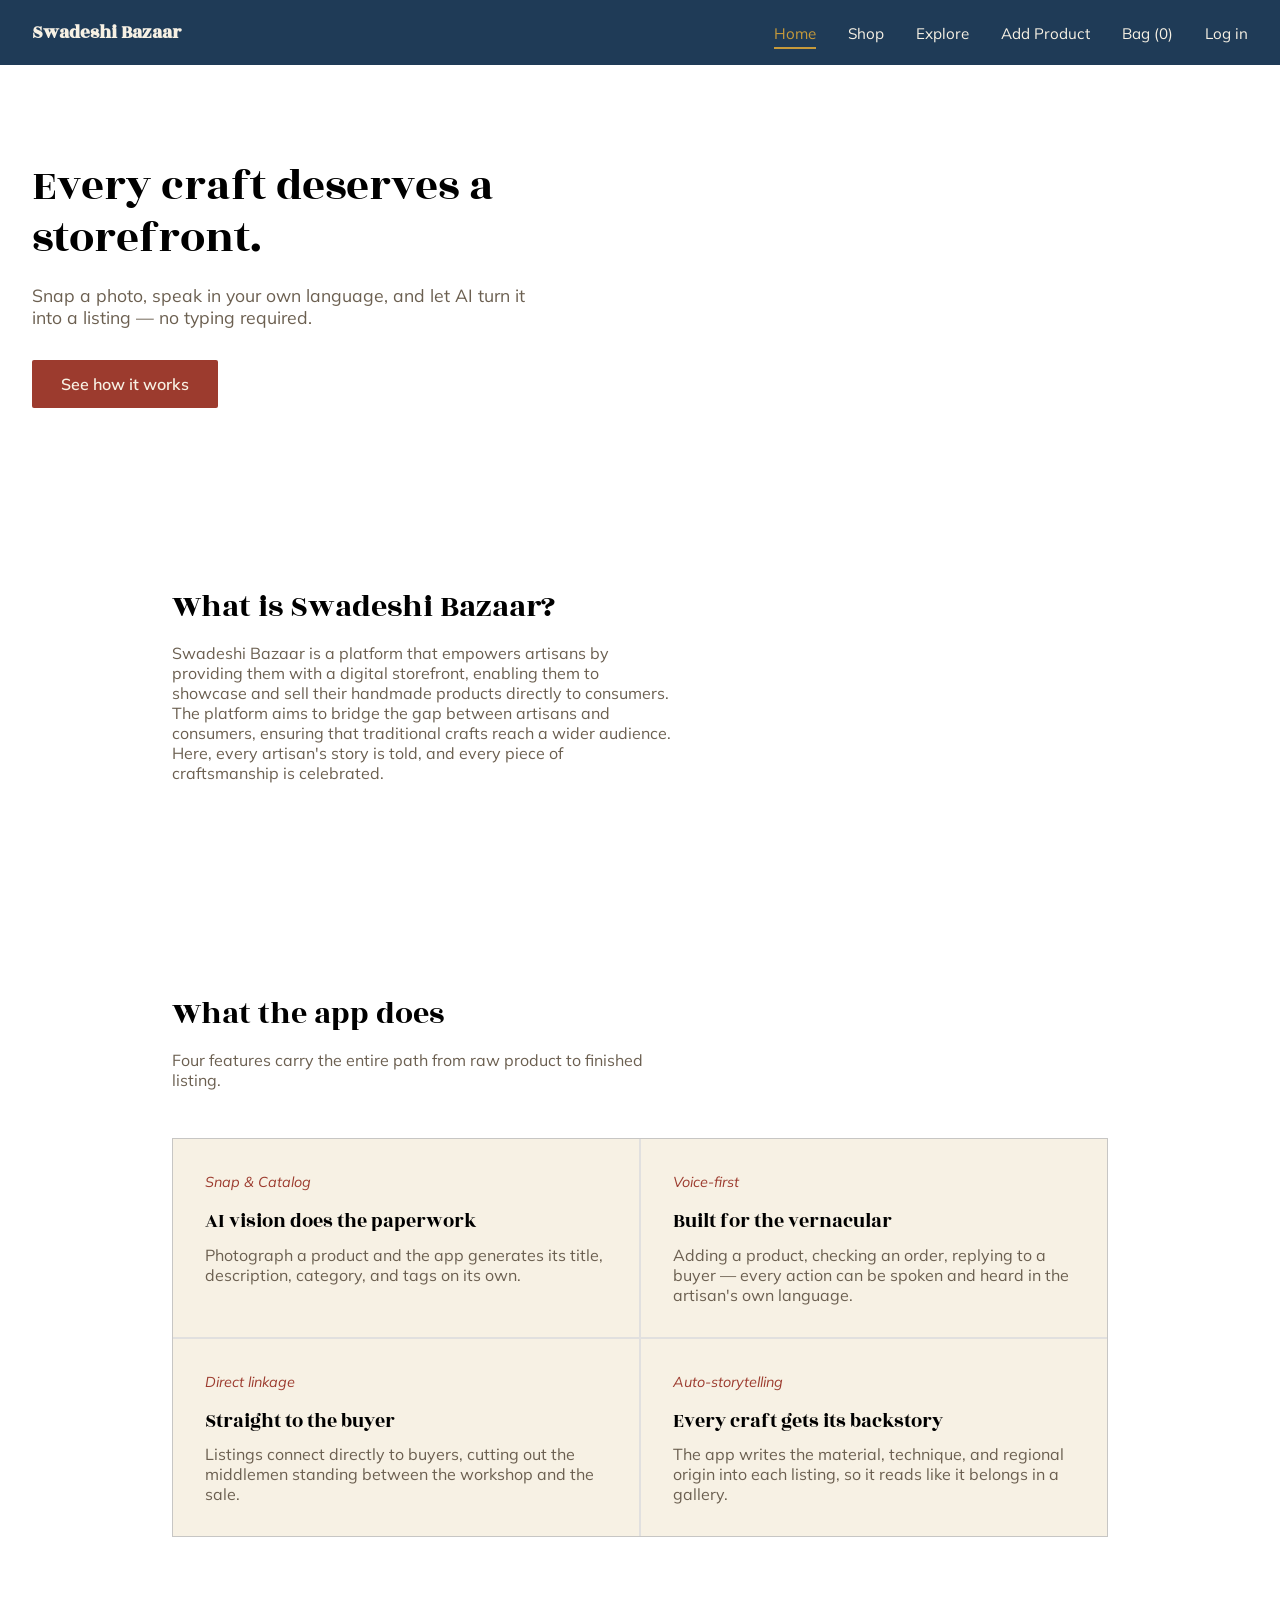
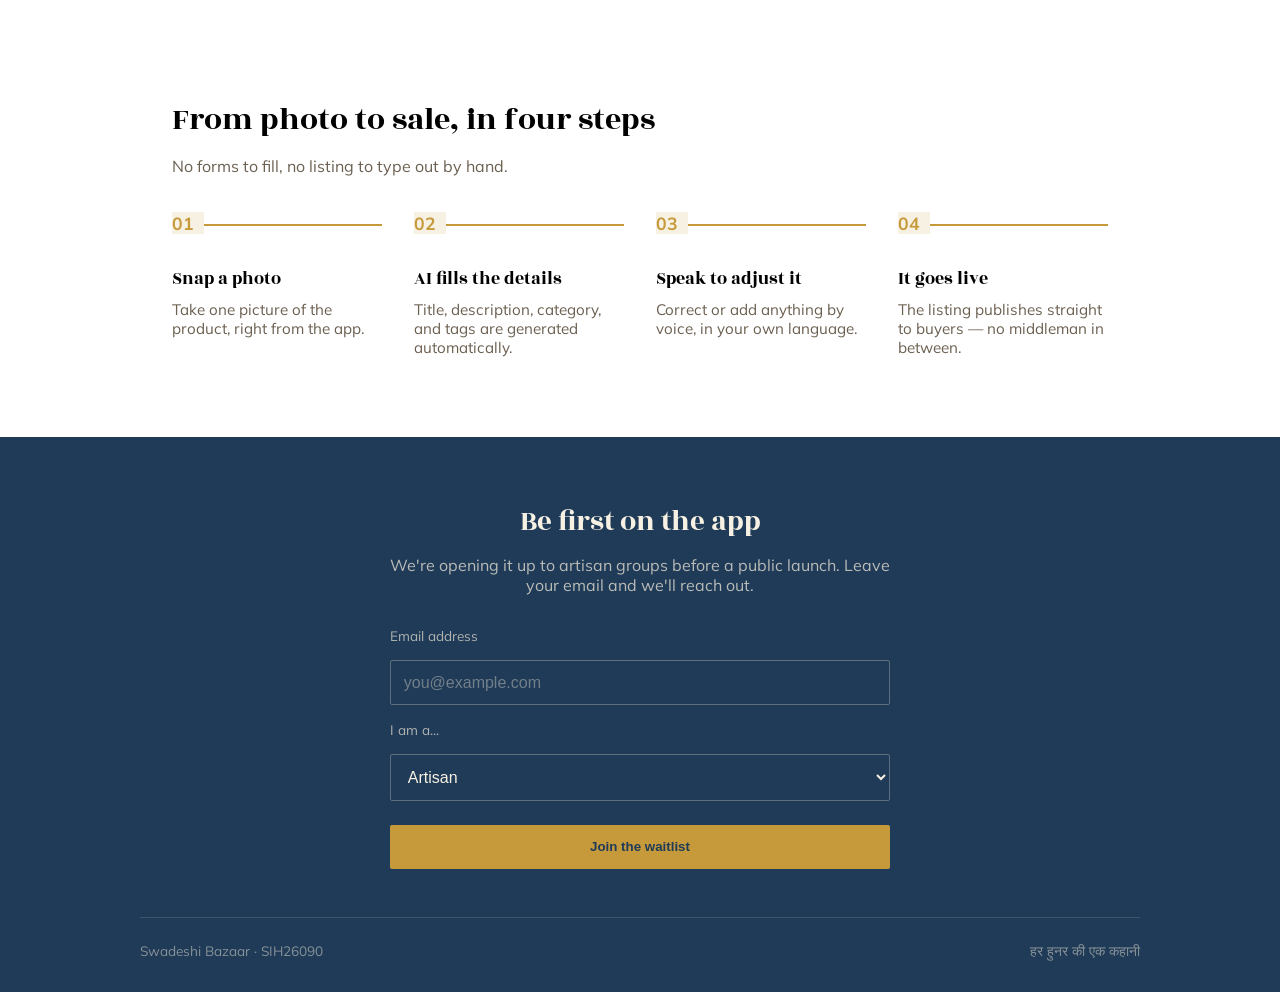
==== commit df5625c6: "Add files via upload" ====
--- a/index.html
+++ b/index.html
@@ -29,34 +29,14 @@
     <p>Snap a photo, speak in your own language, and let AI turn it into a listing — no typing required.</p>
     <a href="#features" class="btn-primary">See how it works</a>
   </header>
-  <div class="jali-divider"></div>
-    <section id="problem">
-    <h2>The craft is ready. The market isn't.</h2>
-    <p>Four everyday obstacles keep an artisan's products off the shelves they deserve to be on.</p>
+  
 
-    <div class="problem-list">
-      <div class="problem-item">
-        <h3>Manual cataloging is hard</h3>
-        <p>Photographing, describing, and tagging dozens of products by hand eats hours an artisan doesn't have to spare.</p>
-      </div>
+  <section id="about">
+    <h2>What is Swadeshi Bazaar?</h2>
+    <p>Swadeshi Bazaar is a platform that empowers artisans by providing them with a digital storefront, enabling them to showcase and sell their handmade products directly to consumers. The platform aims to bridge the gap between artisans and consumers, ensuring that traditional crafts reach a wider audience. Here, every artisan's story is told, and every piece of craftsmanship is celebrated.</p>
+  </section>
 
-      <div class="problem-item">
-        <h3>No direct market access</h3>
-        <p>Without a storefront of their own, most sales pass through middlemen who keep the larger share of the margin.</p>
-      </div>
-
-      <div class="problem-item">
-        <h3>Language and digital literacy barriers</h3>
-        <p>Typing out a product listing in English shuts out artisans who think and speak in their own language.</p>
-      </div>
-
-      <div class="problem-item">
-        <h3>Poor product presentation</h3>
-        <p>A blurry photo with no story behind it can't compete with a polished listing from a bigger seller.</p>
-      </div>
-    </div>
-  </section>
-    <section id="features">
+  <section id="features">
     <h2>What the app does</h2>
     <p>Four features carry the entire path from raw product to finished listing.</p>
 
--- a/style.css
+++ b/style.css
@@ -317,6 +317,7 @@
 #form-status {
   margin-top: 1rem;
   font-size: 0.9rem;
+  color: rgba(239, 231, 216, 0.9);
 }
 
 .footer-bottom {
@@ -855,6 +856,12 @@
   padding: 0.2rem 0.6rem;
   border-radius: 2px;
   text-transform: uppercase;
+
+}
+.profile-craft {
+  font-size: 0.85rem;
+  color: var(--ink-soft);
+  margin-top: 0.3rem;
 }
 
 .order-card {
@@ -884,4 +891,207 @@
 #orders-empty p {
   color: var(--ink-soft);
   margin-bottom: 1rem;
+}
+/* ---------- Mobile nav ---------- */
+#menu-toggle {
+  display: none;
+  background: none;
+  border: none;
+  color: var(--cotton);
+  font-size: 1.5rem;
+  cursor: pointer;
+}
+
+@media (max-width: 800px) {
+  #menu-toggle {
+    display: block;
+  }
+
+  .nav-links {
+    display: none;
+    position: absolute;
+    top: 100%;
+    left: 0;
+    right: 0;
+    background: var(--indigo);
+    flex-direction: column;
+    gap: 0;
+    padding: 0.5rem 0;
+  }
+
+  .nav-links.open {
+    display: flex;
+  }
+
+  .nav-links li {
+    width: 100%;
+  }
+
+  .nav-links a {
+    display: block;
+    padding: 0.9rem 2rem;
+  }
+
+  nav {
+    position: relative;
+  }
+}
+/* ---------- Cart page ---------- */
+#cart-header {
+  text-align: center;
+  padding-top: 4rem;
+}
+
+#cart-section {
+  max-width: 700px;
+  margin: 0 auto;
+}
+
+.cart-row {
+  display: grid;
+  grid-template-columns: 2fr 1fr 1fr auto;
+  align-items: center;
+  gap: 1rem;
+  padding: 1rem 0;
+  border-bottom: 1px solid rgba(42, 36, 32, 0.12);
+}
+
+.cart-row-name {
+  font-weight: 600;
+}
+
+.cart-row-qty,
+.cart-row-price {
+  color: var(--ink-soft);
+  font-size: 0.9rem;
+}
+
+.cart-remove {
+  background: transparent;
+  border: 1px solid var(--madder);
+  color: var(--madder);
+  padding: 0.4rem 0.8rem;
+  border-radius: 2px;
+  font-size: 0.8rem;
+  font-weight: 600;
+}
+
+.cart-remove:hover {
+  background: var(--madder);
+  color: var(--cotton);
+}
+
+#cart-empty {
+  text-align: center;
+  padding: 3rem 0;
+}
+
+#cart-empty p {
+  color: var(--ink-soft);
+  margin-bottom: 1.5rem;
+}
+
+#cart-summary {
+  margin-top: 2rem;
+  padding-top: 1.5rem;
+  border-top: 2px solid var(--indigo);
+}
+
+.summary-row {
+  display: flex;
+  justify-content: space-between;
+  padding: 0.4rem 0;
+  font-size: 1rem;
+}
+
+#cart-total {
+  font-weight: 700;
+  color: var(--madder);
+  font-size: 1.2rem;
+}
+
+#cart-summary .btn-primary {
+  display: block;
+  text-align: center;
+  margin-top: 1.5rem;
+}
+
+@media (max-width: 600px) {
+  .cart-row {
+    grid-template-columns: 1fr 1fr;
+    row-gap: 0.4rem;
+  }
+}
+
+/* ---------- Checkout page ---------- */
+#checkout-header {
+  text-align: center;
+  padding-top: 4rem;
+}
+
+#checkout-section {
+  max-width: 550px;
+  margin: 0 auto;
+}
+
+#checkout-form h2 {
+  font-size: 1.3rem;
+  margin: 1.5rem 0 1rem;
+}
+
+#checkout-form label {
+  display: block;
+  font-size: 0.85rem;
+  color: var(--ink-soft);
+  margin-bottom: 0.3rem;
+  margin-top: 1rem;
+}
+
+#checkout-form input,
+#checkout-form textarea {
+  width: 100%;
+  padding: 0.7rem;
+  border-radius: 2px;
+  border: 1px solid rgba(42, 36, 32, 0.2);
+  font-size: 1rem;
+  font-family: inherit;
+}
+
+#checkout-summary {
+  margin-top: 2rem;
+  padding: 1.2rem;
+  background: rgba(42, 36, 32, 0.04);
+  border-radius: 4px;
+}
+
+#checkout-summary h2 {
+  margin-top: 0;
+}
+
+#pay-button {
+  display: block;
+  width: 100%;
+  background: var(--madder);
+  color: var(--cotton);
+  border: none;
+  padding: 0.9rem;
+  border-radius: 2px;
+  font-weight: 700;
+  font-size: 1rem;
+  margin-top: 1.5rem;
+}
+
+#pay-button:hover {
+  background: #8F3A2F;
+}
+
+#pay-button:disabled {
+  background: rgba(42, 36, 32, 0.3);
+  cursor: not-allowed;
+}
+
+#checkout-status {
+  margin-top: 1rem;
+  text-align: center;
+  font-size: 0.9rem;
 }
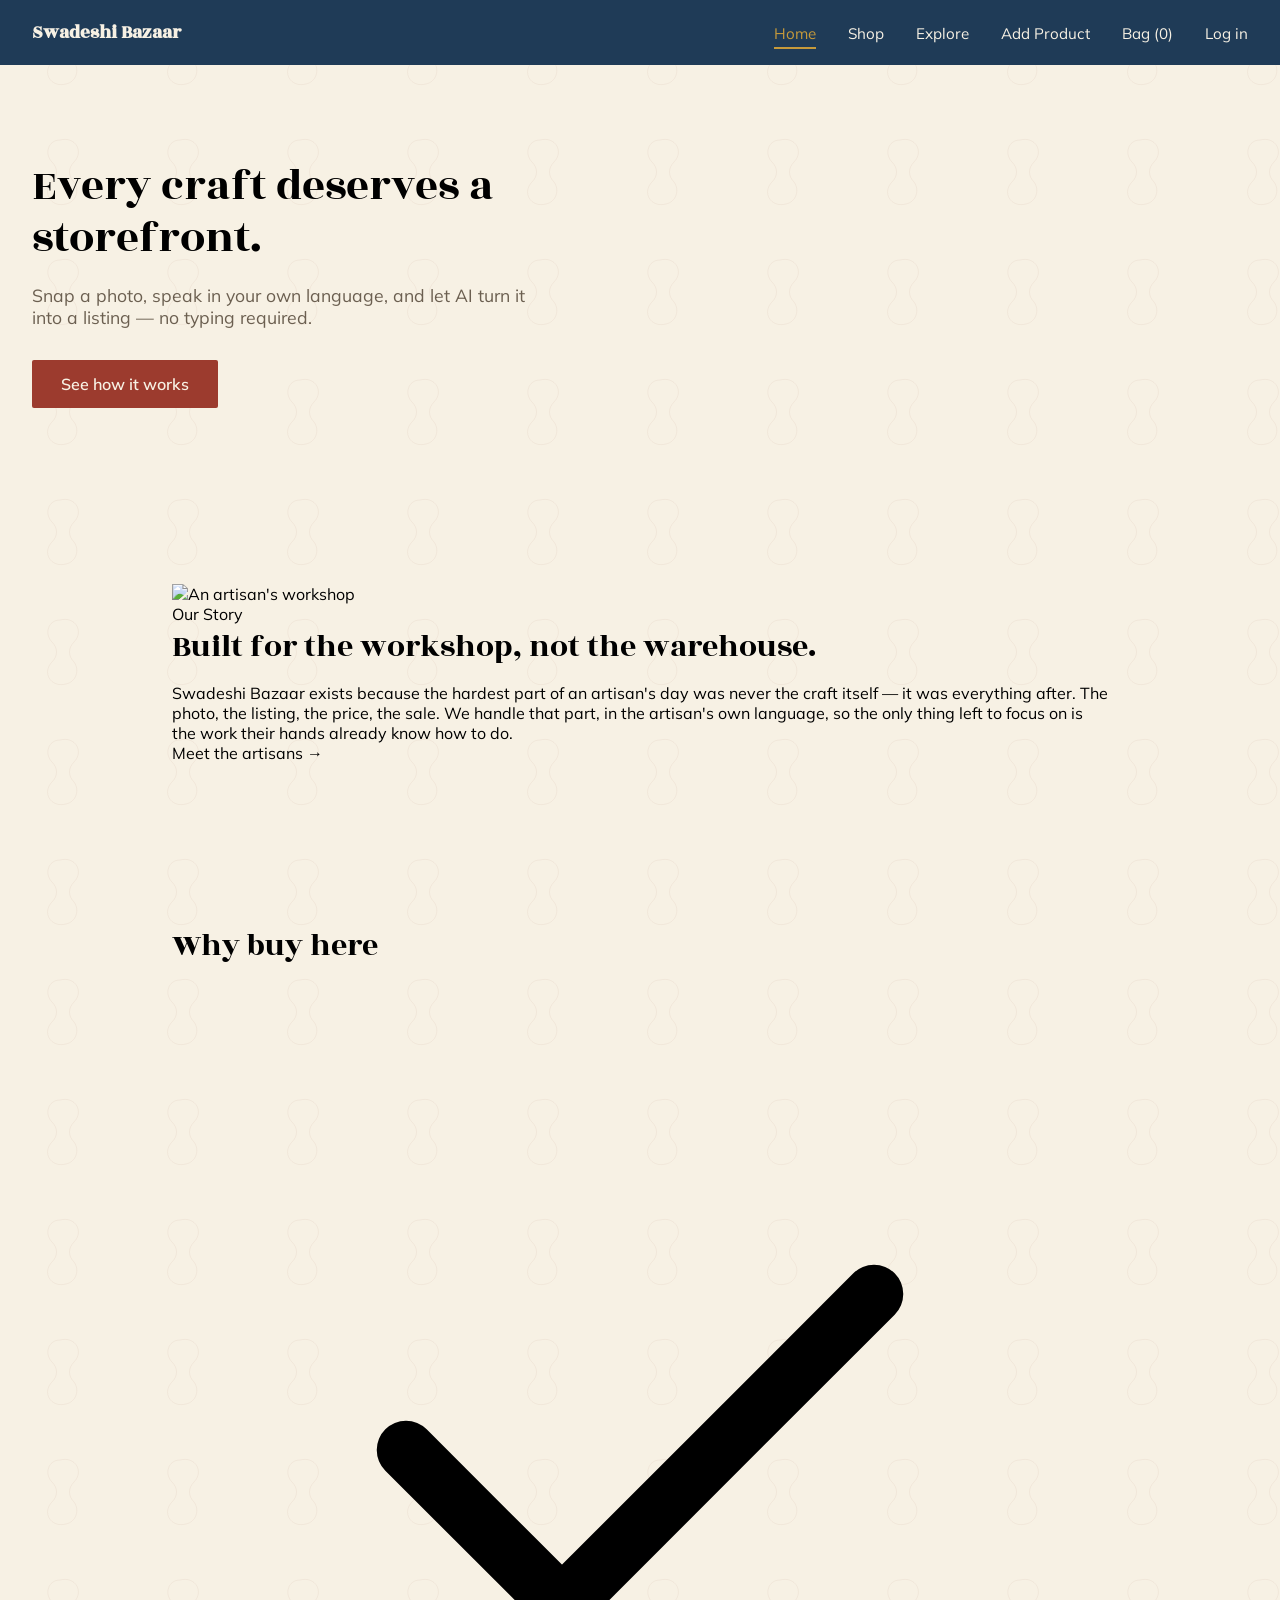
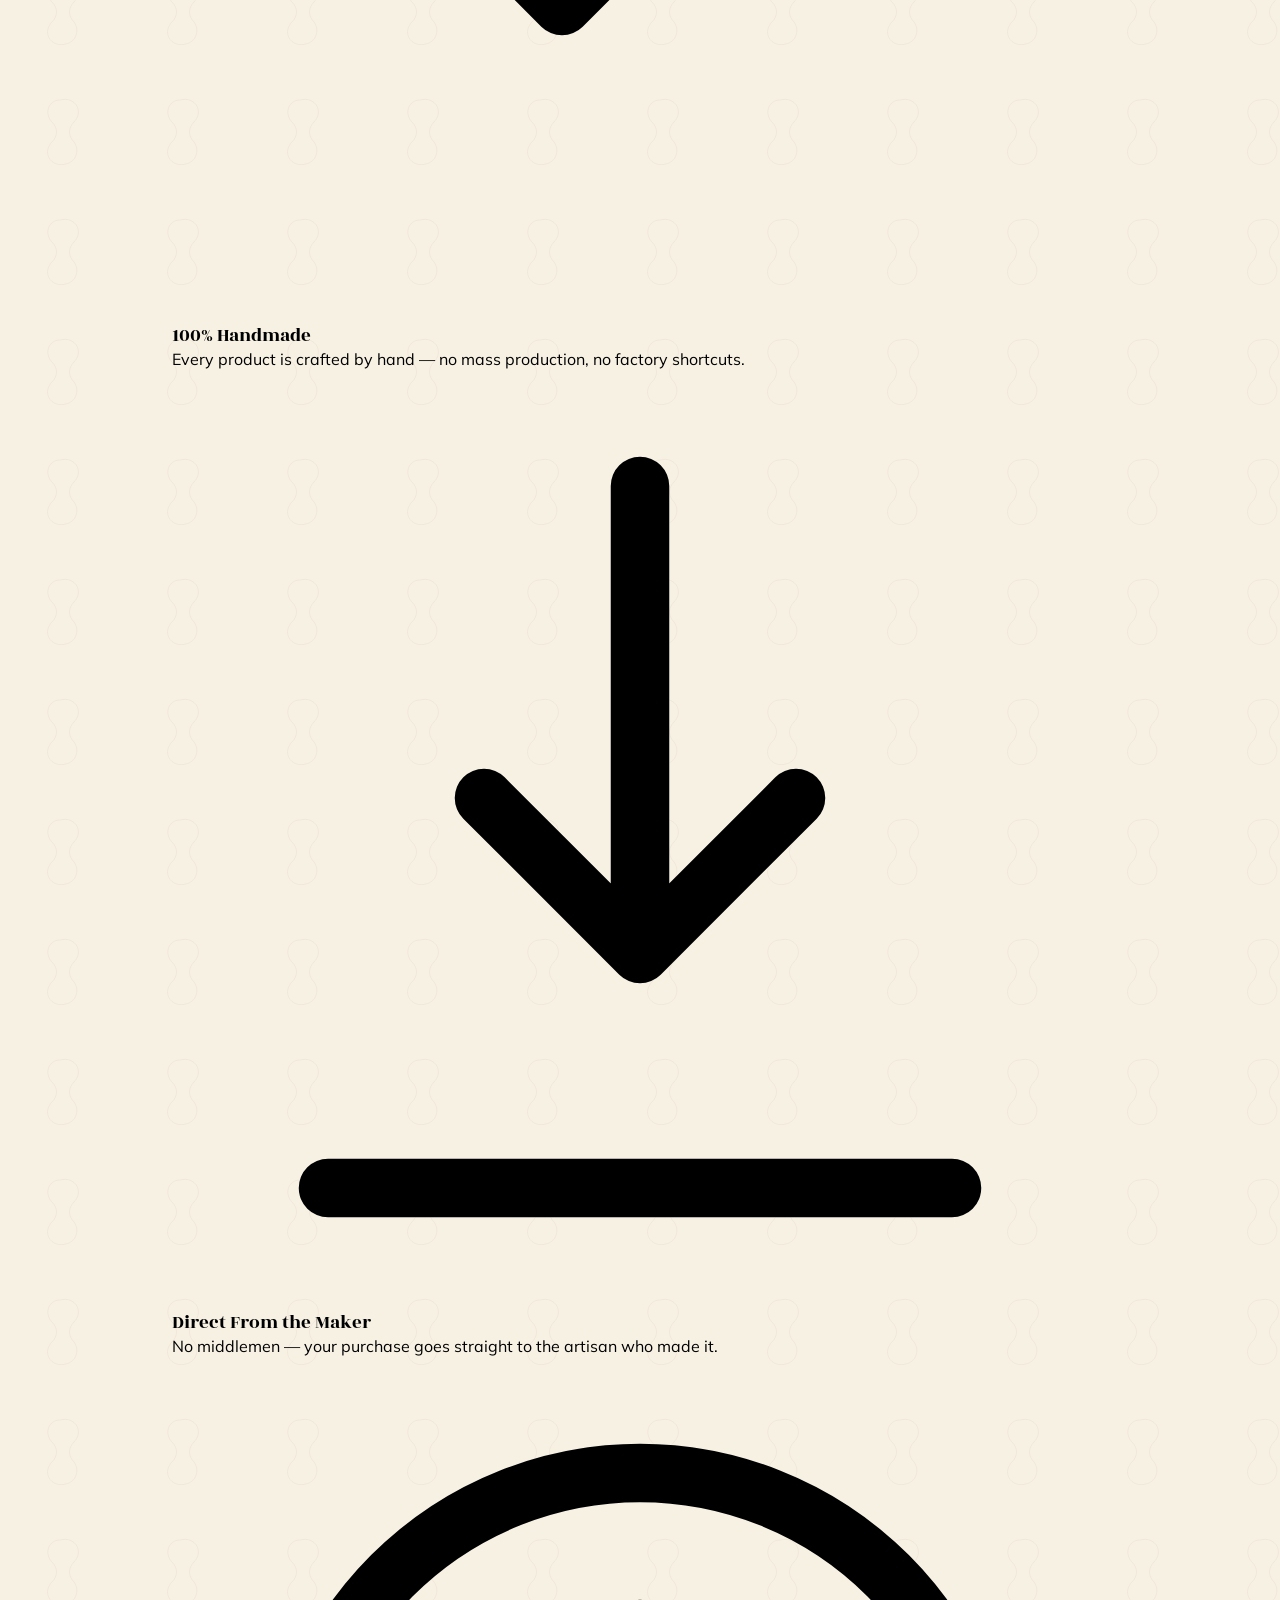
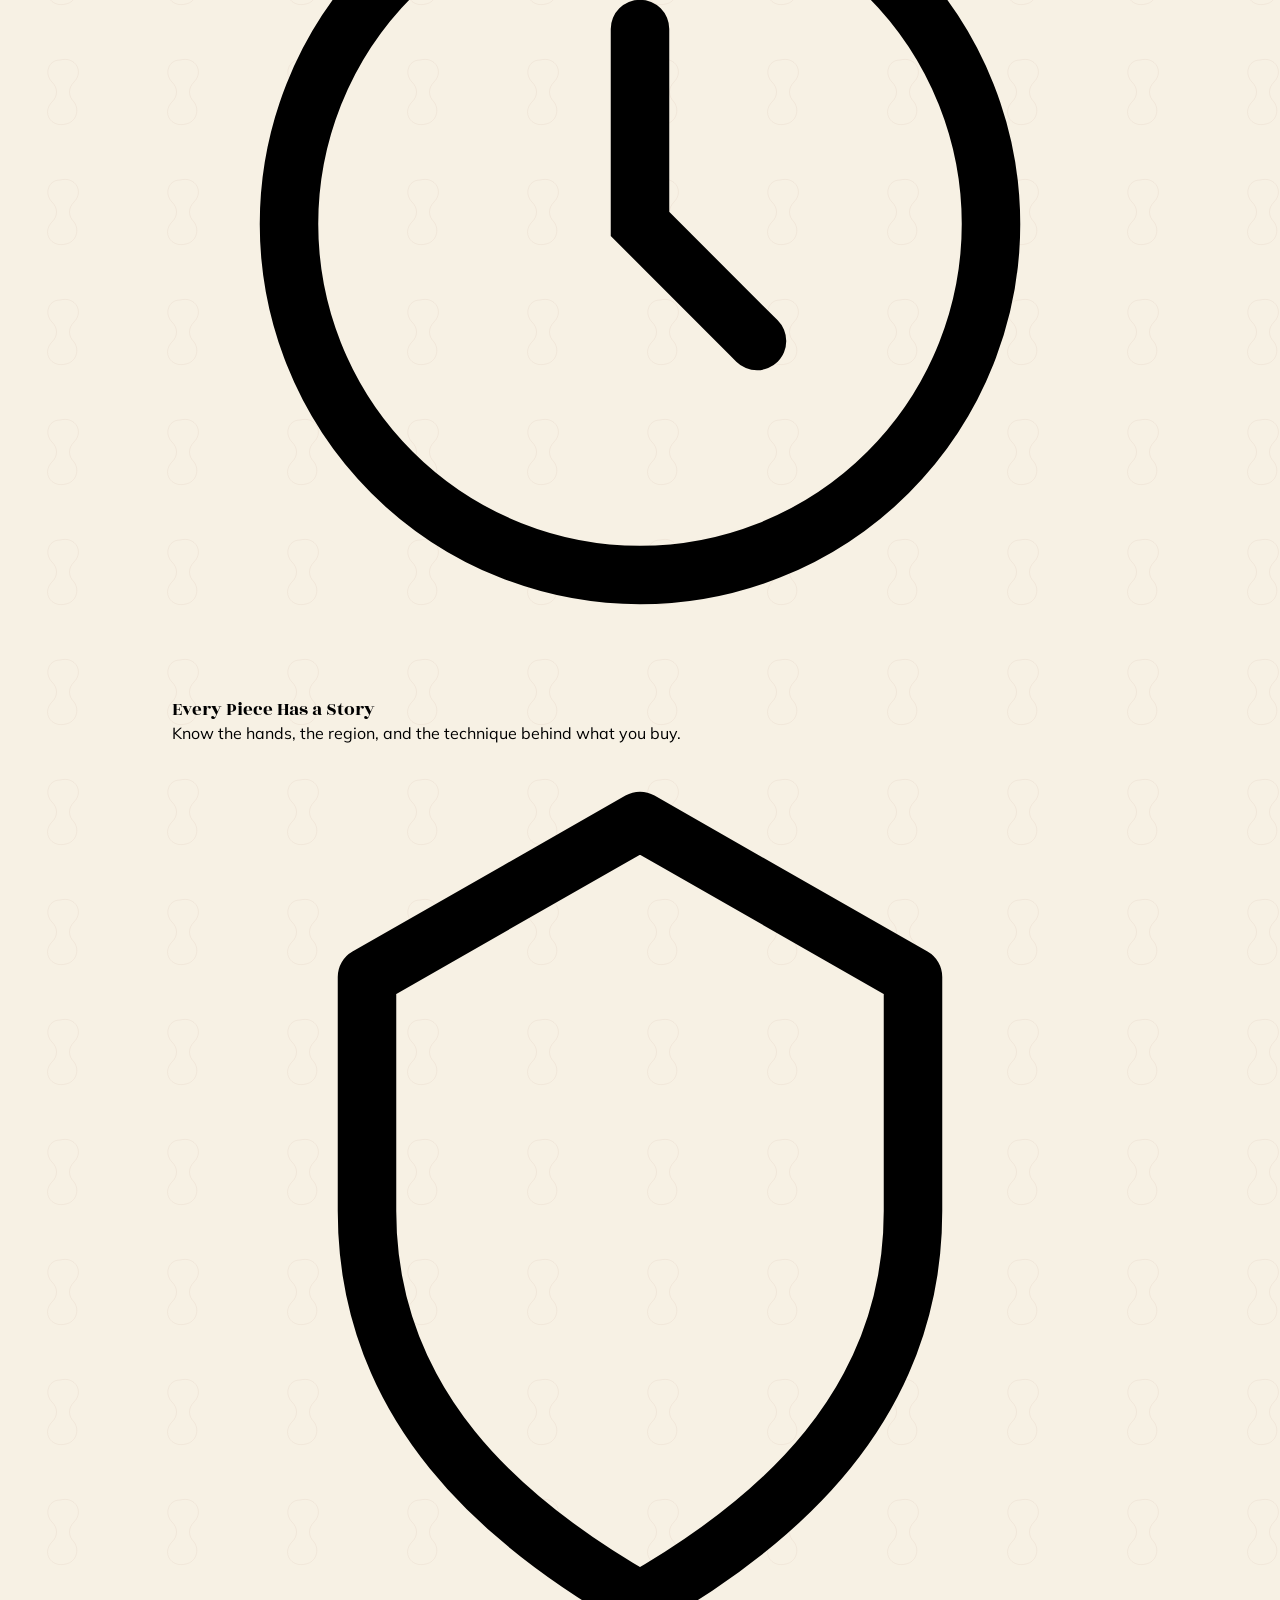
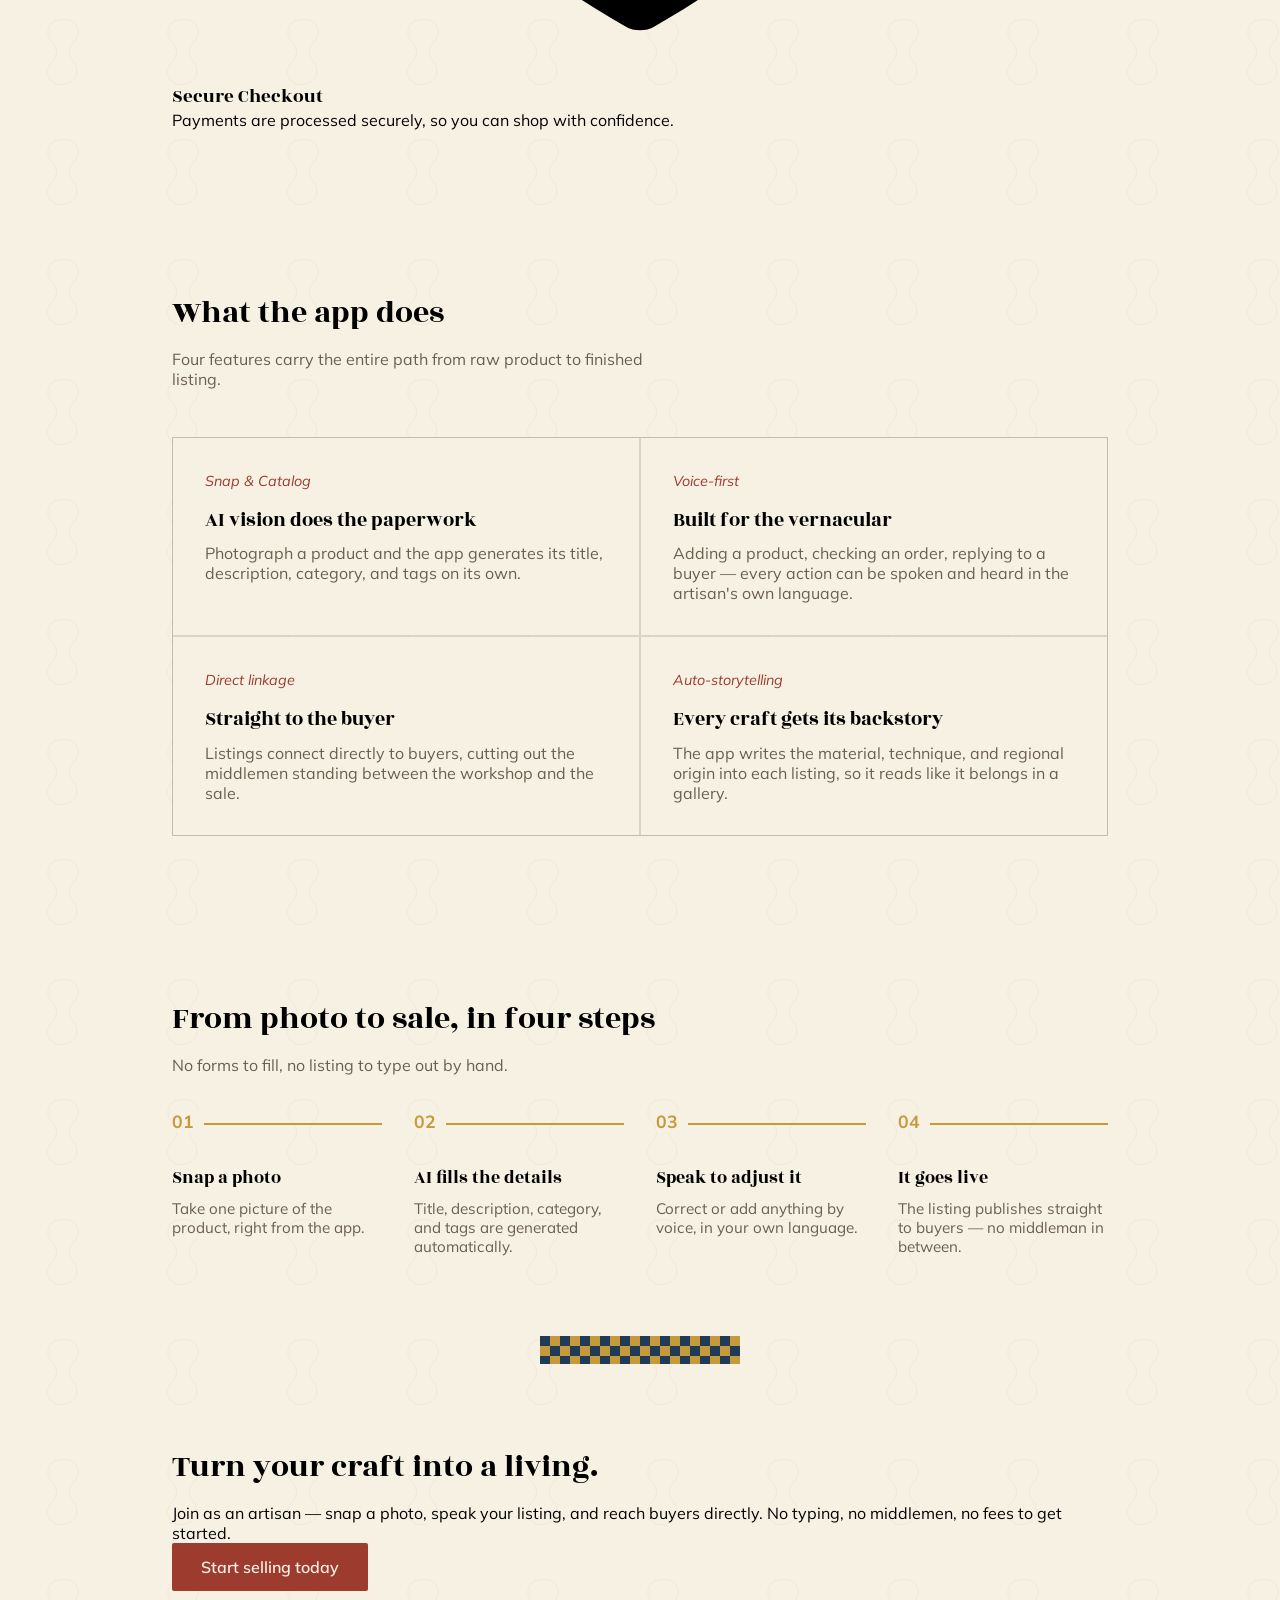
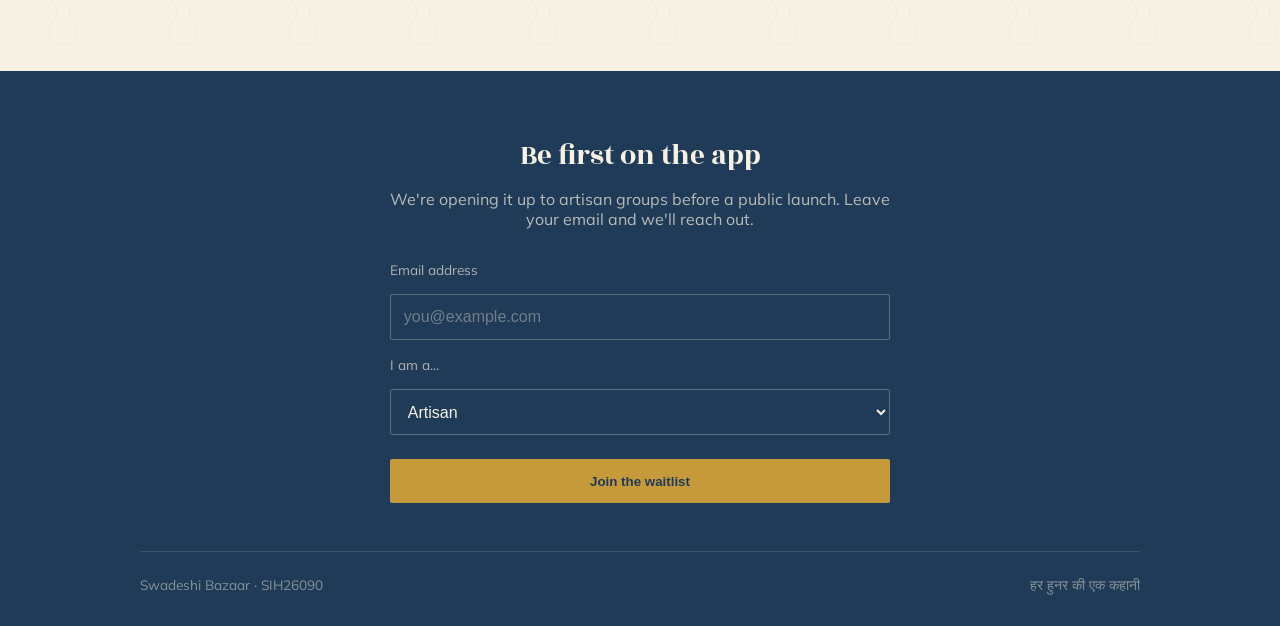
==== commit 14187a80: "Add files via upload" ====
--- a/index.html
+++ b/index.html
@@ -29,12 +29,54 @@
     <p>Snap a photo, speak in your own language, and let AI turn it into a listing — no typing required.</p>
     <a href="#features" class="btn-primary">See how it works</a>
   </header>
-  
+  <section id="about">
+  <div class="about-grid">
+    <div class="about-image">
+      <img src="assests/crafts.jpg" alt="An artisan's workshop">
+    </div>
+    <div class="about-text">
+      <span class="about-kicker">Our Story</span>
+      <h2>Built for the workshop, not the warehouse.</h2>
+      <p>Swadeshi Bazaar exists because the hardest part of an artisan's day was never the craft itself — it was everything after. The photo, the listing, the price, the sale. We handle that part, in the artisan's own language, so the only thing left to focus on is the work their hands already know how to do.</p>
+      <a href="explore.html" class="about-link">Meet the artisans →</a>
+    </div>
+  </div>
+</section>
 
-  <section id="about">
-    <h2>What is Swadeshi Bazaar?</h2>
-    <p>Swadeshi Bazaar is a platform that empowers artisans by providing them with a digital storefront, enabling them to showcase and sell their handmade products directly to consumers. The platform aims to bridge the gap between artisans and consumers, ensuring that traditional crafts reach a wider audience. Here, every artisan's story is told, and every piece of craftsmanship is celebrated.</p>
-  </section>
+ 
+<section id="why-us">
+  <h2>Why buy here</h2>
+  <div class="trust-grid">
+    <div class="trust-item">
+      <div class="trust-icon">
+        <svg viewBox="0 0 24 24" fill="none" stroke="currentColor" stroke-width="1.5"><path d="M6 12l4 4 8-8" stroke-linecap="round" stroke-linejoin="round"/></svg>
+      </div>
+      <h3>100% Handmade</h3>
+      <p>Every product is crafted by hand — no mass production, no factory shortcuts.</p>
+    </div>
+    <div class="trust-item">
+      <div class="trust-icon">
+        <svg viewBox="0 0 24 24" fill="none" stroke="currentColor" stroke-width="1.5"><path d="M12 3v12m0 0l-4-4m4 4l4-4M4 21h16" stroke-linecap="round" stroke-linejoin="round"/></svg>
+      </div>
+      <h3>Direct From the Maker</h3>
+      <p>No middlemen — your purchase goes straight to the artisan who made it.</p>
+    </div>
+    <div class="trust-item">
+      <div class="trust-icon">
+        <svg viewBox="0 0 24 24" fill="none" stroke="currentColor" stroke-width="1.5"><circle cx="12" cy="12" r="9"/><path d="M12 7v5l3 3" stroke-linecap="round"/></svg>
+      </div>
+      <h3>Every Piece Has a Story</h3>
+      <p>Know the hands, the region, and the technique behind what you buy.</p>
+    </div>
+    <div class="trust-item">
+      <div class="trust-icon">
+        <svg viewBox="0 0 24 24" fill="none" stroke="currentColor" stroke-width="1.5"><path d="M12 2l7 4v6c0 5-3.5 8-7 10-3.5-2-7-5-7-10V6l7-4z" stroke-linejoin="round"/></svg>
+      </div>
+      <h3>Secure Checkout</h3>
+      <p>Payments are processed securely, so you can shop with confidence.</p>
+    </div>
+  </div>
+</section>
 
   <section id="features">
     <h2>What the app does</h2>
@@ -96,6 +138,14 @@
       </li>
     </ol>
   </section>
+  <div class="jali-divider" style="max-width: 200px; margin: 0 auto;"></div>
+  <section id="artisan-cta">
+  <div class="artisan-cta-content">
+    <h2>Turn your craft into a living.</h2>
+    <p>Join as an artisan — snap a photo, speak your listing, and reach buyers directly. No typing, no middlemen, no fees to get started.</p>
+    <a href="signup.html" class="btn-primary">Start selling today</a>
+  </div>
+</section>
     <footer>
     <div class="footer-content">
       <h2>Be first on the app</h2>
--- a/style.css
+++ b/style.css
@@ -25,6 +25,10 @@
 
 body {
   font-family: var(--font-body);
+  background-color: var(--cotton);
+  background-image: url("data:image/svg+xml,%3Csvg xmlns='http://www.w3.org/2000/svg' width='120' height='120' viewBox='0 0 120 120'%3E%3Cpath d='M60 20c-12 0-16 14-8 22 6 6 6 14 0 20-10 10-2 26 14 22 10-2 14-14 8-22-6-6-6-14 0-20 10-10 2-26-14-22z' fill='none' stroke='%239C3B2E' stroke-width='1' opacity='0.06'/%3E%3C/svg%3E");
+  background-repeat: repeat;
+  background-size: 120px 120px;
 }
 
 h1, h2, h3, .logo {
@@ -359,24 +363,43 @@
 
 .product-card {
   background: var(--cotton);
-  border: 1px solid rgba(42, 36, 32, 0.12);
+  border: 1px solid rgba(42, 36, 32, 0.1);
   border-radius: 4px;
   overflow: hidden;
-  transition: transform 0.2s ease, box-shadow 0.2s ease;
+  transition: transform 0.25s ease, box-shadow 0.25s ease, border-color 0.25s ease;
 }
 
 .product-card:hover {
   transform: translateY(-4px);
-  box-shadow: 0 8px 20px rgba(42, 36, 32, 0.12);
-}
-
-.product-media {
+  border-color: var(--turmeric);
+  box-shadow: 0 12px 24px -8px rgba(156, 59, 46, 0.25);
+}
+.product-media,
+.story-media {
   height: 180px;
-  display: flex;
-  align-items: center;
-  justify-content: center;
-  font-size: 3.5rem;
-  background: var(--ivory-deep, #EFE6D2);
+  overflow: hidden;
+
+}
+
+.product-media img,
+.story-media img {
+  width: 100%;
+  height: 100%;
+  object-fit: cover;
+  display: block;
+}
+
+.product-detail-media {
+  aspect-ratio: 1 / 1;
+  border-radius: 4px;
+  overflow: hidden;
+}
+
+.product-detail-media img {
+  width: 100%;
+  height: 100%;
+  object-fit: cover;
+  display: block;
 }
 
 .product-card h3 {
@@ -384,21 +407,22 @@
   padding: 1rem 1rem 0.2rem;
 }
 
-.product-origin {
+.product-origin,
+.story-region {
+  display: block;
   padding: 0 1rem;
   font-size: 0.85rem;
-  color: var(--ink-soft);
-  transition: color 0.2s ease;
-
-}
-
+  font-style: italic;
+  color: var(--madder);
+  margin-top: 0.2rem;
+}
 .product-footer {
   display: flex;
   justify-content: space-between;
   align-items: center;
   padding: 1rem;
-  transition: background 0.2s ease;
-
+  border-top: 1px solid rgba(42, 36, 32, 0.08);
+  margin-top: 0.5rem;
 }
 
 .product-price {
@@ -444,6 +468,43 @@
   max-width: 50ch;
   margin: 0.5rem auto 0;
 }
+#explore-filters {
+  display: flex;
+  gap: 1rem;
+  flex-wrap: wrap;
+  align-items: center;
+  padding: 1rem 1.5rem;
+  background: rgba(255, 255, 255, 0.55);
+  border: 1px solid rgba(42, 36, 32, 0.1);
+  border-radius: 999px;
+  margin-bottom: 3rem;
+}
+
+#explore-filters input,
+#explore-filters select {
+  border: none;
+  background: transparent;
+  padding: 0.5rem 0.8rem;
+  font-size: 0.95rem;
+  font-family: inherit;
+  color: var(--ink);
+}
+
+#explore-filters input {
+  flex: 1;
+  min-width: 160px;
+}
+
+#explore-filters select {
+  border-left: 1px solid rgba(42, 36, 32, 0.15);
+  cursor: pointer;
+}
+
+#explore-filters input:focus-visible,
+#explore-filters select:focus-visible {
+  outline: 2px solid var(--madder);
+  outline-offset: 2px;
+}
 
 .story-grid {
   display: grid;
@@ -453,9 +514,16 @@
 
 .story-card {
   background: var(--cotton);
-  border: 1px solid rgba(42, 36, 32, 0.12);
+  border: 1px solid rgba(42, 36, 32, 0.1);
   border-radius: 4px;
   overflow: hidden;
+  transition: transform 0.25s ease, box-shadow 0.25s ease, border-color 0.25s ease;
+}
+
+.story-card:hover {
+  transform: translateY(-4px);
+  border-color: var(--turmeric);
+  box-shadow: 0 12px 24px -8px rgba(156, 59, 46, 0.25);
 }
 
 .story-media {
@@ -467,15 +535,6 @@
   background: var(--indigo);
 }
 
-.story-region {
-  display: block;
-  padding: 1rem 1rem 0;
-  font-size: 0.8rem;
-  color: var(--madder);
-  font-style: italic;
-  transition: color 0.2s ease;
-
-}
 
 .story-card h3 {
   padding: 0.4rem 1rem 0;
@@ -779,6 +838,8 @@
   margin-bottom: 2rem;
   line-height: 1.7;
 }
+  
+
 
 #pd-add-to-bag {
   background: var(--indigo);
@@ -865,10 +926,16 @@
 }
 
 .order-card {
-  border: 1px solid rgba(42, 36, 32, 0.12);
+  background: var(--cotton);
+  border: 1px solid rgba(42, 36, 32, 0.1);
   border-radius: 4px;
   padding: 1.2rem;
   margin-bottom: 1rem;
+  transition: border-color 0.2s ease;
+}
+
+.order-card:hover {
+  border-color: var(--turmeric);
 }
 
 .order-card-top {
@@ -1094,4 +1161,45 @@
   margin-top: 1rem;
   text-align: center;
   font-size: 0.9rem;
+}
+#shop-filters {
+  display: flex;
+  gap: 1rem;
+  flex-wrap: wrap;
+  align-items: center;
+  padding: 1rem 1.5rem;
+  background: rgba(255, 255, 255, 0.55);
+  border: 1px solid rgba(42, 36, 32, 0.1);
+  border-radius: 999px;
+  margin-bottom: 3rem;
+}
+
+#shop-filters input,
+#shop-filters select {
+  border: none;
+  background: transparent;
+  padding: 0.5rem 0.8rem;
+  font-size: 0.95rem;
+  font-family: inherit;
+  color: var(--ink);
+}
+
+#shop-filters input {
+  flex: 1;
+  min-width: 160px;
+}
+
+#shop-filters select {
+  border-left: 1px solid rgba(42, 36, 32, 0.15);
+  cursor: pointer;
+}
+
+#shop-filters input:focus,
+#shop-filters select:focus {
+  #shop-filters input:focus-visible,
+#shop-filters select:focus-visible {
+  outline: 2px solid var(--madder);
+  outline-offset: 2px;
+}
+  outline: none;
 }
